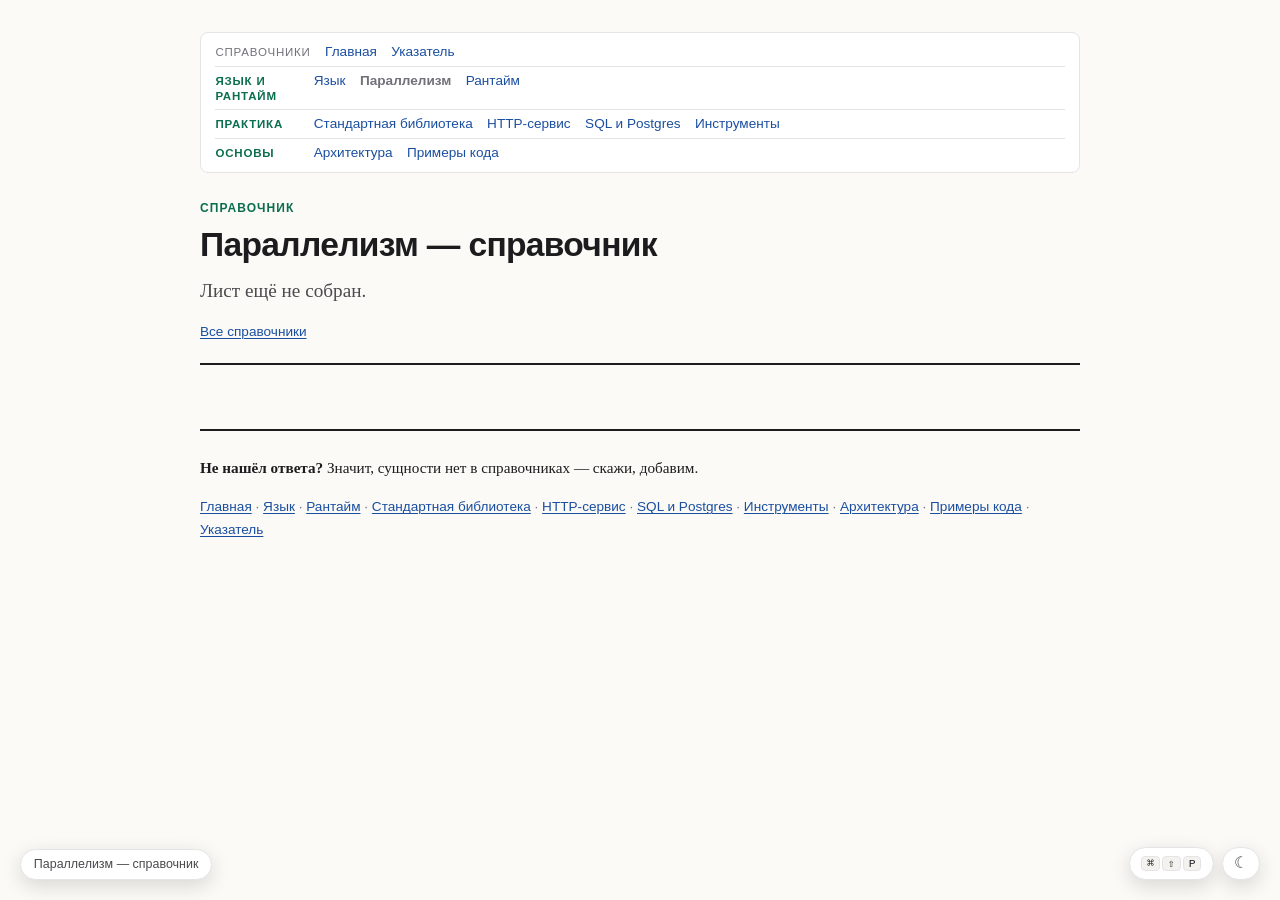
==== concurrency.html @ bb5303fe "Каркас справочников по Go и лист «Язык» Обвязка перенесена из frontend-reference: reference.css, pag" ====
<!doctype html>
<html lang="ru">
<head>
<meta charset="utf-8">
<meta name="viewport" content="width=device-width, initial-scale=1">
<title>Параллелизм — справочник</title>
<link rel="stylesheet" href="assets/reference.css">
<link rel="icon" type="image/svg+xml" href="assets/favicon.svg">
<script src="assets/reference.js"></script>
</head>
<body>
<main class="reference" id="top">

<div class="refside">
<nav class="refnav refnav--rows" aria-label="Справочники">
  <div class="refnav__row">
    <span class="refnav__label">Справочники</span>
    <a href="./index.html">Главная</a>
    <a href="./ukazatel.html">Указатель</a>
  </div>
  <div class="refnav__row">
    <span class="refnav__group">Язык и рантайм</span>
    <a href="./language.html">Язык</a>
    <span class="refnav__here" aria-current="page">Параллелизм</span>
    <a href="./runtime.html">Рантайм</a>
  </div>
  <div class="refnav__row">
    <span class="refnav__group">Практика</span>
    <a href="./stdlib.html">Стандартная библиотека</a>
    <a href="./http-service.html">HTTP-сервис</a>
    <a href="./sql.html">SQL и Postgres</a>
    <a href="./tooling.html">Инструменты</a>
  </div>
  <div class="refnav__row">
    <span class="refnav__group">Основы</span>
    <a href="./architecture.html">Архитектура</a>
    <a href="./examples.html">Примеры кода</a>
  </div>
</nav>

<aside class="refkeys" aria-label="Горячие клавиши">
  <span class="refkeys__title">Горячие клавиши</span>
  <ul>
    <li><kbd>/</kbd> — поиск по странице; <kbd>Enter</kbd> — следующее совпадение</li>
    <li><kbd>Ctrl</kbd>/<kbd>Cmd</kbd>+<kbd>E</kbd> — поиск по всем справочникам (<kbd>@</kbd> — разделы)</li>
    <li><kbd>Ctrl</kbd>/<kbd>Cmd</kbd>+<kbd>E</kbd> — в палитре вниз, <kbd>+Shift</kbd> — вверх</li>
    <li><kbd>Ctrl</kbd>/<kbd>Cmd</kbd>+<kbd>Shift</kbd>+<kbd>P</kbd> — палитра команд: что можно сделать</li>
    <li><kbd>[</kbd> <kbd>]</kbd> — предыдущий / следующий раздел</li>
    <li><kbd>j</kbd> / <kbd>k</kbd> — скролл вниз / вверх</li>
    <li><kbd>g</kbd> <kbd>g</kbd> — в начало страницы</li>
    <li><kbd>G</kbd> — в конец страницы</li>
    <li><kbd>t</kbd> — скрыть оглавление</li>
    <li><kbd>n</kbd> — показать/скрыть навигацию</li>
    <li><kbd>z</kbd> — Zen-режим: только текст</li>
    <li><kbd>y</kbd> — ссылка на раздел</li>
    <li><kbd>Esc</kbd> — очистить поиск и снять фокус; в Zen — выйти</li>
  </ul>
</aside>
</div>

<header class="reference-header">
  <p class="reference-meta">Справочник</p>
  <h1>Параллелизм — справочник</h1>
  <p class="lead">Лист ещё не собран.</p>
  <p class="reference-sub"><a href="./index.html">Все справочники</a></p>
</header>

<footer class="reference-footer">
  <p><strong>Не нашёл ответа?</strong> Значит, сущности нет в справочниках — скажи, добавим.</p>
  <p class="reference-footer__links">
    <a href="./index.html">Главная</a> ·
    <a href="./language.html">Язык</a> ·
    <a href="./runtime.html">Рантайм</a> ·
    <a href="./stdlib.html">Стандартная библиотека</a> ·
    <a href="./http-service.html">HTTP-сервис</a> ·
    <a href="./sql.html">SQL и Postgres</a> ·
    <a href="./tooling.html">Инструменты</a> ·
    <a href="./architecture.html">Архитектура</a> ·
    <a href="./examples.html">Примеры кода</a> ·
    <a href="./ukazatel.html">Указатель</a>
  </p>
</footer>

</main>
<script src="assets/page.js"></script>
<script src="assets/quickopen.js"></script>
<script src="assets/backtotop.js"></script>
</body>
</html>
---- assets/reference.css ----
/* ============================================================
   reference.css — стиль справочников
   Подключается каждой страницей проекта:
     <link rel="stylesheet" href="assets/reference.css">
   ============================================================ */

:root {
  --ink:        #1c1c1e;
  --ink-soft:   #4a4a4f;
  --muted:      #71717a;
  --rule:       #e4e4e7;
  --paper:      #fbfaf7;
  --card:       #ffffff;
  --accent:     #0b6e4f;
  --accent-ink: #084d38;
  --accent-bg:  #e9f4ef;
  --danger:     #b3261e;
  --danger-bg:  #fbeceb;
  --warn:       #8a5a00;
  --warn-bg:    #fdf4e3;
  --info:       #1a4fa0;
  --info-bg:    #eaf0fb;
  --code-bg:    #f4f2ee;
  --code-ink:   #24242a;
  --flash-bg:   #dcefe6;
  --maxw:       46rem;

  --serif: Georgia, "Times New Roman", "Noto Serif", serif;
  --sans: -apple-system, BlinkMacSystemFont, "Segoe UI", Roboto,
          "Helvetica Neue", Arial, sans-serif;
  --mono: "SF Mono", ui-monospace, "JetBrains Mono", Menlo, Consolas,
          "Liberation Mono", monospace;
}

* { box-sizing: border-box; }

html { -webkit-text-size-adjust: 100%; }

body {
  margin: 0;
  background: var(--paper);
  color: var(--ink);
  font-family: var(--serif);
  font-size: 1.0625rem;
  line-height: 1.65;
  text-rendering: optimizeLegibility;
}

.reference {
  max-width: var(--maxw);
  margin: 0 auto;
  padding: 2rem 1.5rem 6rem;
}

/* ---------- Шапка ---------- */

.reference-header {
  border-bottom: 2px solid var(--ink);
  padding-bottom: 1.25rem;
  margin-bottom: 2.5rem;
}

.reference-meta {
  font-family: var(--sans);
  font-size: 0.75rem;
  letter-spacing: 0.09em;
  text-transform: uppercase;
  color: var(--accent);
  font-weight: 700;
  margin: 0 0 0.5rem;
}

h1 {
  font-family: var(--sans);
  font-weight: 700;
  font-size: 2.1rem;
  line-height: 1.15;
  letter-spacing: -0.02em;
  margin: 0 0 0.6rem;
}

.lead {
  font-size: 1.2rem;
  color: var(--ink-soft);
  margin: 0 0 0.9rem;
}

.reference-sub {
  font-family: var(--sans);
  font-size: 0.85rem;
  color: var(--muted);
  margin: 0;
}

/* ---------- Секции и заголовки ---------- */

section { margin: 2.75rem 0; }

h2 {
  font-family: var(--sans);
  font-weight: 700;
  font-size: 1.4rem;
  letter-spacing: -0.01em;
  margin: 0 0 0.85rem;
  padding-bottom: 0.3rem;
  border-bottom: 1px solid var(--rule);
}

h3 {
  font-family: var(--sans);
  font-weight: 600;
  font-size: 1.05rem;
  margin: 1.75rem 0 0.5rem;
}

p { margin: 0 0 1rem; }

ul, ol { margin: 0 0 1rem; padding-left: 1.35rem; }
li { margin: 0.3rem 0; }

strong { font-weight: 700; }
em { font-style: italic; }

/* ---------- Ссылки ---------- */

a {
  color: var(--info);
  text-decoration-thickness: 1px;
  text-underline-offset: 2px;
}
a:hover { color: var(--accent-ink); }

/* ---------- Код ---------- */

code {
  font-family: var(--mono);
  font-size: 0.88em;
  background: var(--code-bg);
  color: var(--code-ink);
  padding: 0.12em 0.35em;
  border-radius: 4px;
  overflow-wrap: anywhere;
}

pre {
  background: var(--code-bg);
  border: 1px solid var(--rule);
  border-radius: 8px;
  padding: 1rem 1.15rem;
  overflow-x: auto;
  margin: 0 0 1.25rem;
  line-height: 1.55;
}

pre code {
  background: none;
  padding: 0;
  border-radius: 0;
  font-size: 0.86rem;
  white-space: pre;
  overflow-wrap: normal;
}

/* ---------- Врезки ---------- */

.callout {
  border-left: 4px solid var(--rule);
  background: var(--card);
  border-radius: 0 8px 8px 0;
  padding: 0.9rem 1.1rem;
  margin: 0 0 1.25rem;
}
.callout p:last-child { margin-bottom: 0; }
.callout--info    { border-color: var(--info);   background: var(--info-bg); }
.callout--warn    { border-color: var(--warn);   background: var(--warn-bg); }
.callout--success { border-color: var(--accent); background: var(--accent-bg); }
.callout--danger  { border-color: var(--danger); background: var(--danger-bg); }

/* ---------- Диаграмма «коробки и ссылки» ---------- */

.diagram {
  border: 1px solid var(--rule);
  background: var(--card);
  border-radius: 8px;
  padding: 1.25rem 1.15rem;
  margin: 0 0 1.25rem;
}

.diagram__row {
  display: flex;
  align-items: center;
  flex-wrap: wrap;
  gap: 0.75rem;
  margin-bottom: 0.85rem;
}
.diagram__row:last-child { margin-bottom: 0; }

.diagram__note,
.diagram__caption {
  font-family: var(--sans);
  font-size: 0.8rem;
  color: var(--muted);
}
.diagram__caption { margin: 0.6rem 0 0; }

.box {
  font-family: var(--mono);
  font-size: 0.8rem;
  border: 2px solid var(--ink);
  border-radius: 6px;
  padding: 0.4rem 0.6rem;
  display: inline-flex;
  gap: 0.5rem;
  align-items: baseline;
  background: var(--paper);
}
.box--var { background: var(--info-bg); border-color: var(--info); }
.box--obj { background: var(--accent-bg); border-color: var(--accent); }
.box__label { font-weight: 700; }
.box__value { color: var(--ink-soft); }

/* ---------- Квиз ---------- */

.quiz {
  border: 1px solid var(--rule);
  background: var(--card);
  border-radius: 8px;
  padding: 1.15rem 1.25rem;
  margin: 0 0 1.25rem;
}
.quiz__q { font-weight: 700; margin: 0 0 0.75rem; }
.quiz__code { margin: 0 0 0.85rem; }
.quiz__options { display: grid; gap: 0.5rem; }

.quiz__opt {
  font-family: var(--sans);
  font-size: 0.95rem;
  text-align: left;
  color: var(--ink);
  background: var(--paper);
  border: 1.5px solid var(--rule);
  border-radius: 7px;
  padding: 0.6rem 0.8rem;
  cursor: pointer;
  transition: border-color 0.12s ease, background 0.12s ease;
}
.quiz__opt:hover:not(:disabled) { border-color: var(--info); }
.quiz__opt:disabled { cursor: default; opacity: 1; }
.quiz__opt.is-correct {
  border-color: var(--accent);
  background: var(--accent-bg);
  font-weight: 600;
}
.quiz__opt.is-wrong {
  border-color: var(--danger);
  background: var(--danger-bg);
  text-decoration: line-through;
}

.quiz__feedback {
  font-family: var(--sans);
  font-size: 0.9rem;
  margin: 0.85rem 0 0;
  padding: 0.6rem 0.8rem;
  border-radius: 6px;
}
.quiz__feedback.is-correct { background: var(--accent-bg); color: var(--accent-ink); }
.quiz__feedback.is-wrong   { background: var(--warn-bg);   color: var(--warn); }

/* ---------- Задача ---------- */

.task {
  border: 1px dashed var(--accent);
  background: var(--card);
  border-radius: 8px;
  padding: 1.15rem 1.25rem;
  margin: 0 0 1.25rem;
}
.task__title {
  font-family: var(--sans);
  font-size: 0.75rem;
  font-weight: 700;
  letter-spacing: 0.08em;
  text-transform: uppercase;
  color: var(--accent);
  margin: 0 0 0.6rem;
}

/* ---------- details / summary ---------- */

details {
  border: 1px solid var(--rule);
  border-radius: 8px;
  background: var(--card);
  padding: 0.7rem 1rem;
  margin: 0 0 1.25rem;
}
summary {
  font-family: var(--sans);
  font-weight: 600;
  font-size: 0.92rem;
  cursor: pointer;
  color: var(--info);
}
details[open] summary { margin-bottom: 0.75rem; }
details > :last-child { margin-bottom: 0; }

/* ---------- Таблицы ---------- */

.table-wrap { overflow-x: auto; margin: 0 0 1.25rem; }
table {
  border-collapse: collapse;
  width: 100%;
  font-size: 0.92rem;
}
th, td {
  border-bottom: 1px solid var(--rule);
  padding: 0.55rem 0.7rem;
  text-align: left;
  vertical-align: top;
}
th {
  font-family: var(--sans);
  font-size: 0.78rem;
  letter-spacing: 0.04em;
  text-transform: uppercase;
  color: var(--muted);
  border-bottom: 2px solid var(--rule);
}
td code { font-size: 0.85em; }

/* Первая колонка (ключ) залипает при горизонтальной прокрутке — как
   закреплённая колонка в редакторе. Фон непрозрачный: иначе текст
   проезжает под колонкой. */
.table-wrap th:first-child,
.table-wrap td:first-child {
  position: sticky;
  left: 0;
  background: var(--paper);
}
/* Строка под курсором — как подсветка текущей строки в редакторе. */
.table-wrap tbody tr:hover td { background: var(--accent-bg); }

/* ---------- Подвал ---------- */

.reference-footer {
  margin-top: 4rem;
  padding-top: 1.5rem;
  border-top: 2px solid var(--ink);
  font-size: 0.95rem;
}
.reference-footer__links {
  font-family: var(--sans);
  font-size: 0.85rem;
  color: var(--muted);
}
.is-muted { color: var(--muted); }

/* ---------- Справочник ---------- */

.reference { --maxw: 58rem; }
.reference td code { overflow-wrap: break-word; }
/* Ключ в первой колонке — всегда одной строкой (типы и описания могут переноситься) */
.reference td:first-child { white-space: nowrap; }
/* У 5-колоночных таблиц длинный ключ в первой колонке иначе выталкивает таблицу за контейнер */
.reference .cols-5 th,
.reference .cols-5 td { padding-left: 0.6rem; padding-right: 0.6rem; }
.reference .idx-list a,
.reference .idx-list .idx-src { overflow-wrap: anywhere; }
.reference .reference-header .lead,
.reference section > p { max-width: 46rem; }
.reference h2 { margin-top: 2rem; }
/* #toc — не section, а <nav>, поэтому отступ задаём отдельно */
.reference section, .reference > #toc { margin: 2rem 0; }

/* ---------- Печать ---------- */

@media print {
  body { background: #fff; font-size: 11pt; }
  .reference { max-width: none; padding: 0; }
  a { color: var(--ink); text-decoration: none; }
  pre, .quiz, .callout, .diagram, .task, details { break-inside: avoid; }
  .quiz__opt { border-color: var(--rule); }
  .quiz__feedback { display: none; }
}

@media (max-width: 34rem) {
  .reference { padding: 1.5rem 1.1rem 4rem; }
  h1 { font-size: 1.7rem; }
  .lead { font-size: 1.08rem; }
}

/* ---------- Липкое оглавление справочника (широкие экраны) ---------- */

.reference section[id], .reference h3[id] { scroll-margin-top: 6.5rem; }
@media (max-width: 52rem) {
  .reference section[id], .reference h3[id] { scroll-margin-top: 1rem; }
}
/* На широких экранах навигация уезжает в боковую панель — липкой полосы нет. */
@media (min-width: 88rem) {
  .reference section[id], .reference h3[id] { scroll-margin-top: 1rem; }
}

/* Текущий раздел в оглавлении */

#toc a.is-active {
  color: var(--accent-ink);
  font-weight: 600;
}

@media (min-width: 88rem) {
  .reference > #toc {
    position: fixed;
    top: 0.75rem;
    left: calc(50% + 30rem);
    width: 14rem;
    /* Оставляем место под плавающие контролы в правом нижнем углу */
    max-height: calc(100vh - 8rem);
    overflow-y: auto;
    margin: 0;
    padding: 0.85rem 1rem 0.95rem;
    background: var(--card);
    border: 1px solid var(--rule);
    border-radius: 8px;
    font-size: 0.85rem;
  }
  .reference > #toc h2 {
    font-size: 0.72rem;
    letter-spacing: 0.08em;
    margin: 0 0 0.6rem;
    padding-bottom: 0.35rem;
    border-bottom: 1px solid var(--rule);
    color: var(--muted);
  }
  .reference > #toc ul {
    margin: 0;
    padding-left: 1.05rem;
    font-family: var(--sans);
    line-height: 1.35;
  }
  .reference > #toc li { margin: 0.24rem 0; }
  .reference > #toc a { text-decoration: none; }
  .reference > #toc a:hover { text-decoration: underline; }
}

@media print {
  .reference > #toc {
    position: static;
    width: auto;
    max-height: none;
    overflow: visible;
    padding: 0;
    border: 0;
  }
}

/* ---------- Поиск по странице справочника ---------- */

.refsearch { margin: 0 0 0.7rem; }
.refsearch input {
  width: 100%;
  box-sizing: border-box;
  font-family: var(--sans);
  font-size: 0.85rem;
  padding: 0.4rem 0.55rem;
  border: 1px solid var(--rule);
  border-radius: 6px;
  background: #fff;
  color: var(--ink);
}
.refsearch input:focus { outline: 2px solid var(--accent); outline-offset: 1px; }
.refsearch__results {
  list-style: none;
  margin: 0;
  padding: 0;
  max-height: 55vh;
  overflow-y: auto;
}
.refsearch__results li { margin: 0 0 0.45rem; }
.refsearch__results a { text-decoration: none; }
.refsearch__results a:hover { text-decoration: underline; }
.refsearch__item--sub { padding-left: 0.8rem; font-size: 0.94em; }
.refsearch__excerpt {
  display: block;
  color: var(--muted);
  font-size: 0.8rem;
  line-height: 1.3;
  margin-top: 0.1rem;
}
.refsearch__empty { color: var(--muted); font-size: 0.85rem; }
mark { background: #ffe9a8; color: inherit; }
/* Текущее совпадение поиска по странице — как выделение в редакторе. */
mark.refhit.is-current { background: var(--accent); color: var(--paper); }
#toc.searching > ul { display: none; }

@media print { .refsearch { display: none; } }
@media print { mark.refhit, mark.refhit.is-current { background: transparent; color: inherit; } }

/* ---------- Указатель (сводный) ---------- */

.idx-jump { font-family: var(--sans); font-size: 0.85rem; line-height: 2; }
.idx-jump a { text-decoration: none; }
.idx-jump a:hover { text-decoration: underline; }
.idx-group {
  margin: 1.8rem 0 0.5rem;
  font-size: 0.78rem;
  letter-spacing: 0.08em;
  text-transform: uppercase;
  color: var(--muted);
  border-bottom: 1px solid var(--rule);
  padding-bottom: 0.25rem;
}
.idx-list {
  list-style: none;
  margin: 0;
  padding: 0;
  columns: 2;
  column-gap: 2.5rem;
}
.idx-list li { margin: 0 0 0.35rem; break-inside: avoid; font-size: 0.92rem; }
.idx-list a { text-decoration: none; }
.idx-list a:hover { text-decoration: underline; }
.idx-src { color: var(--muted); font-size: 0.8rem; }
@media (max-width: 48rem) { .idx-list { columns: 1; } }
@media print { .idx-list { columns: 1; } }

/* ---------- Навигация между справочниками ---------- */

.refnav {
  position: sticky;
  top: 0;
  z-index: 5;
  display: flex;
  flex-wrap: wrap;
  align-items: baseline;
  gap: 0.3rem 0.9rem;
  margin: 0 0 1.6rem;
  padding: 0.6rem 0.9rem;
  background: var(--card);
  border: 1px solid var(--rule);
  border-radius: 8px;
  font-family: var(--sans);
  font-size: 0.85rem;
  line-height: 1.5;
}
.refnav__label {
  color: var(--muted);
  font-size: 0.72rem;
  letter-spacing: 0.07em;
  text-transform: uppercase;
}
.refnav a { text-decoration: none; }
.refnav a:hover { text-decoration: underline; }
.refnav__here { color: var(--muted); font-weight: 600; }
.refnav.is-hidden { display: none; }

/* Две подписанные группы: «Стек» и «Основы» */
.refnav--rows { display: block; line-height: 1.35; }
.refnav__row {
  display: flex;
  flex-wrap: wrap;
  align-items: baseline;
  gap: 0.25rem 0.9rem;
}
.refnav__row + .refnav__row {
  margin-top: 0.3rem;
  padding-top: 0.3rem;
  border-top: 1px solid var(--rule);
}
.refnav__row .refnav__label,
.refnav__row .refnav__group { flex: 0 0 5.25rem; }
.refnav__group {
  font-size: 0.72rem;
  letter-spacing: 0.07em;
  text-transform: uppercase;
  color: var(--accent);
  font-weight: 700;
}

@media (max-width: 34rem) {
  .refnav__row .refnav__label,
  .refnav__row .refnav__group { flex: 0 0 100%; }
}
@media (max-width: 52rem) { .refnav--rows { position: static; } }
@media print { .refnav { display: none; } }

/* ---------- Подсветка цели при переходе по якорю ---------- */

@keyframes ref-flash {
  0%   { background-color: transparent; box-shadow: 0 0 0 0.4rem transparent; }
  18%  { background-color: var(--flash-bg); box-shadow: 0 0 0 0.4rem var(--flash-bg); }
  52%  { background-color: var(--flash-bg); box-shadow: 0 0 0 0.4rem var(--flash-bg); }
  100% { background-color: transparent; box-shadow: 0 0 0 0.4rem transparent; }
}
.flash {
  border-radius: 4px;
  animation: ref-flash 0.8s ease-in-out both;
}
@media (prefers-reduced-motion: reduce) { .flash { animation: none; } }
@media print { .flash { animation: none; } }

/* ---------- Панель горячих клавиш ---------- */

.refkeys { display: none; }
.refkeys__title {
  display: block;
  font-size: 0.72rem;
  letter-spacing: 0.07em;
  text-transform: uppercase;
  color: var(--muted);
  border-bottom: 1px solid var(--rule);
  padding-bottom: 0.35rem;
  margin-bottom: 0.55rem;
}
.refkeys ul { list-style: none; margin: 0; padding: 0; }
.refkeys li { margin: 0 0 0.5rem; }
.refkeys li:last-child { margin-bottom: 0; }
.refkeys kbd {
  font-family: var(--mono);
  font-size: 0.72rem;
  background: var(--code-bg);
  color: var(--code-ink);
  border: 1px solid var(--rule);
  border-radius: 4px;
  padding: 0.05rem 0.3rem;
  white-space: nowrap;
}

/* Левая колонка: навигация и горячие клавиши — фиксированная панель */

.refside { display: contents; }

@media (min-width: 88rem) {
  .refside {
    position: fixed;
    top: 0.75rem;
    left: calc(50% - 44rem);
    width: 13.5rem;
    max-height: calc(100vh - 1.5rem);
    overflow-y: auto;
    display: flex;
    flex-direction: column;
    gap: 0.6rem;
  }
  .refside .refnav {
    position: static;
    width: auto;
    margin: 0;
  }
  .refside .refnav__row .refnav__label,
  .refside .refnav__row .refnav__group { flex: 0 0 100%; }
  .refside .refkeys {
    display: block;
    position: static;
    width: auto;
    margin: 0;
    padding: 0.85rem 1rem 0.95rem;
    background: var(--card);
    border: 1px solid var(--rule);
    border-radius: 8px;
    font-family: var(--sans);
    font-size: 0.78rem;
    line-height: 1.5;
    color: var(--ink-soft);
  }
}

@media print { .refkeys { display: none; } }

/* ---------- Палитра быстрого перехода (Ctrl/Cmd+E) ---------- */

.quickopen {
  position: fixed;
  inset: 0;
  z-index: 60;
  display: flex;
  align-items: flex-start;
  justify-content: center;
  padding: 12vh 1.25rem 1.25rem;
  background: rgba(28, 28, 30, 0.45);
}
.quickopen__box {
  width: 100%;
  max-width: 34rem;
  max-height: 72vh;
  display: flex;
  flex-direction: column;
  background: var(--card);
  border: 1px solid var(--rule);
  border-radius: 10px;
  box-shadow: 0 14px 44px rgba(0, 0, 0, 0.24);
  font-family: var(--sans);
  overflow: hidden;
}
.quickopen__input {
  flex: 0 0 auto;
  width: 100%;
  font-family: var(--sans);
  font-size: 0.98rem;
  padding: 0.7rem 0.9rem;
  border: 0;
  border-bottom: 1px solid var(--rule);
  /* Радиус = внутренний радиус .quickopen__box, иначе фокусная обводка
     срезается скруглением обёртки (overflow: hidden). */
  border-radius: 9px 9px 0 0;
  background: #fff;
  color: var(--ink);
}
.quickopen__input:focus { outline: 2px solid var(--accent); outline-offset: -2px; }
.quickopen__hint {
  flex: 0 0 auto;
  font-size: 0.68rem;
  letter-spacing: 0.07em;
  text-transform: uppercase;
  color: var(--muted);
  padding: 0.45rem 0.9rem 0.2rem;
}
/* Подсказка «удали @ …» — обычным регистром, иначе читается как крик. */
.quickopen__hint-tip { text-transform: none; letter-spacing: 0; }
.quickopen__list {
  flex: 1 1 auto;
  list-style: none;
  margin: 0;
  padding: 0 0 0.4rem;
  overflow-y: auto;
}
.quickopen__body {
  flex: 1 1 auto;
  min-height: 0;
  display: flex;
  flex-direction: column;
}
.quickopen__preview {
  display: none;
  flex: 0 0 auto;
  max-height: 34vh;
  overflow-y: auto;
  border-top: 1px solid var(--rule);
  padding: 0.7rem 0.9rem 0.75rem;
  background: var(--paper);
}
.quickopen__preview.is-on { display: block; }
.quickopen__preview-title {
  font-family: var(--sans);
  font-size: 0.9rem;
  font-weight: 600;
  line-height: 1.35;
  margin: 0 0 0.2rem;
  color: var(--ink);
}
.quickopen__preview-src {
  font-size: 0.68rem;
  letter-spacing: 0.07em;
  text-transform: uppercase;
  color: var(--muted);
  margin: 0 0 0.45rem;
}
.quickopen__preview-text {
  font-size: 0.85rem;
  line-height: 1.5;
  color: var(--ink-soft);
  margin: 0;
}
/* На широком экране превью — второй колонкой справа, палитра шире */
@media (min-width: 60rem) {
  .quickopen__box { max-width: 56rem; }
  .quickopen__body { flex-direction: row; }
  .quickopen__list { min-width: 0; }
  .quickopen__preview {
    flex: 0 0 21rem;
    max-height: none;
    border-top: 0;
    border-left: 1px solid var(--rule);
  }
}
.quickopen__group {
  font-size: 0.68rem;
  letter-spacing: 0.07em;
  text-transform: uppercase;
  color: var(--accent);
  font-weight: 700;
  padding: 0.5rem 0.9rem 0.15rem;
}
.quickopen__item {
  padding: 0.3rem 0.9rem;
  font-size: 0.9rem;
  line-height: 1.35;
  color: var(--ink);
  cursor: pointer;
}
.quickopen__item--sub { padding-left: 1.9rem; font-size: 0.86rem; color: var(--ink-soft); }
.quickopen__item.is-active { background: var(--accent-bg); }
.quickopen__src { color: var(--muted); font-size: 0.85em; }
.quickopen__item--cmd { display: flex; align-items: baseline; justify-content: space-between; gap: 1rem; }
.quickopen__key { color: var(--muted); font-size: 0.85em; white-space: nowrap; }
.quickopen__empty { padding: 0.6rem 0.9rem; color: var(--muted); font-size: 0.85rem; }
.quickopen__foot {
  flex: 0 0 auto;
  display: flex;
  flex-wrap: wrap;
  gap: 0.25rem 0.75rem;
  border-top: 1px solid var(--rule);
  padding: 0.45rem 0.9rem;
  font-size: 0.72rem;
  color: var(--muted);
}
.quickopen__foot kbd {
  font-family: var(--mono);
  font-size: 0.7rem;
  background: var(--code-bg);
  color: var(--code-ink);
  border: 1px solid var(--rule);
  border-radius: 4px;
  padding: 0.05rem 0.3rem;
}
@media print { .quickopen { display: none; } }

/* ---------- Кнопка «Наверх» ---------- */

.to-top {
  position: fixed;
  right: 1.25rem;
  bottom: 1.25rem;
  z-index: 40;
  display: inline-flex;
  align-items: center;
  gap: 0.4rem;
  font-family: var(--sans);
  font-size: 0.85rem;
  font-weight: 600;
  color: var(--accent-ink);
  background: var(--card);
  border: 1px solid var(--rule);
  border-radius: 999px;
  padding: 0.5rem 0.9rem;
  box-shadow: 0 6px 20px rgba(0, 0, 0, 0.14);
  cursor: pointer;
  opacity: 0;
  transform: translateY(8px);
  pointer-events: none;
  transition: opacity 0.15s ease, transform 0.15s ease;
}
.to-top.is-on { opacity: 1; transform: none; pointer-events: auto; }
.to-top:hover { border-color: var(--accent); }
.to-top__arrow { font-size: 1rem; line-height: 1; }

@media print { .to-top { display: none; } }
@media print { .whereami { display: none; } }

/* ---------- Тёмная тема ---------- */

html[data-theme="dark"] {
  color-scheme: dark;
  --ink:        #e7e7ea;
  --ink-soft:   #b9b9c0;
  --muted:      #8b8b95;
  --rule:       #2f2f36;
  --paper:      #15151a;
  --card:       #1e1e24;
  --accent:     #4ed3a3;
  --accent-ink: #86e8c4;
  --accent-bg:  #123329;
  --danger:     #ff6f64;
  --danger-bg:  #3a1d1b;
  --warn:       #e3ab45;
  --warn-bg:    #3a2f16;
  --info:       #85aaff;
  --info-bg:    #17233f;
  --code-bg:    #232329;
  --code-ink:   #e7e7ea;
  --flash-bg:   #17402f;
}
html[data-theme="dark"] .refsearch input,
html[data-theme="dark"] .quickopen__input { background: #1b1b21; color: var(--ink); }
html[data-theme="dark"] mark { background: #6b5a12; color: var(--ink); }

/* ---------- Индикатор прогресса чтения ---------- */

.readbar {
  position: fixed;
  top: 0;
  left: 0;
  right: 0;
  height: 3px;
  z-index: 55;
  pointer-events: none;
}
.readbar__fill {
  height: 100%;
  width: 0;
  background: var(--accent);
  transition: width 0.1s linear;
}

/* ---------- Плашка «где я» ---------- */

.whereami {
  position: fixed;
  left: 1.25rem;
  bottom: 1.25rem;
  z-index: 40;
  max-width: min(24rem, calc(100vw - 2.5rem));
  font-family: var(--sans);
  font-size: 0.78rem;
  line-height: 1.3;
  text-align: left;
  color: var(--ink-soft);
  background: var(--card);
  border: 1px solid var(--rule);
  border-radius: 999px;
  padding: 0.4rem 0.8rem;
  box-shadow: 0 6px 20px rgba(0, 0, 0, 0.14);
  cursor: pointer;
  white-space: nowrap;
  overflow: hidden;
  text-overflow: ellipsis;
}
/* display: block перебил бы [hidden], поэтому гасим явно */
.whereami[hidden] { display: none; }
.whereami:hover { color: var(--ink); border-color: var(--accent); }
.whereami:focus-visible { outline: 2px solid var(--accent); outline-offset: 2px; }
/* На широком экране слева стоит колонка навигации во всю высоту —
   плашку сдвигаем к левому краю колонки текста, чтобы её не накрыть. */
@media (min-width: 88rem) { .whereami { left: calc(50% - 29rem); } }

/* ---------- Zen-режим: только текст ---------- */

html.zen .refnav,
html.zen .refside,
html.zen #toc,
html.zen .refcontrols,
html.zen .readbar,
html.zen .to-top,
html.zen .whereami { display: none; }

/* ---------- Плавающие контролы (команды, тема, наверх) ---------- */

.refcontrols {
  position: fixed;
  right: 1.25rem;
  bottom: 1.25rem;
  z-index: 40;
  display: flex;
  flex-direction: column;
  align-items: flex-end;
  gap: 0.5rem;
}
.refcontrols__row { display: flex; gap: 0.5rem; }
/* Внутри контейнера кнопка «Наверх» встаёт в общий столбик */
.refcontrols .to-top { position: static; right: auto; bottom: auto; }

.refctl {
  display: inline-flex;
  align-items: center;
  gap: 0.15rem;
  font-family: var(--sans);
  font-size: 0.85rem;
  line-height: 1;
  color: var(--ink-soft);
  background: var(--card);
  border: 1px solid var(--rule);
  border-radius: 999px;
  padding: 0.5rem 0.7rem;
  box-shadow: 0 6px 20px rgba(0, 0, 0, 0.14);
  cursor: pointer;
}
.refctl:hover { border-color: var(--accent); color: var(--accent-ink); }
.refctl kbd {
  font-family: var(--mono);
  font-size: 0.72rem;
  background: var(--code-bg);
  color: var(--code-ink);
  border: 1px solid var(--rule);
  border-radius: 4px;
  padding: 0.05rem 0.3rem;
}
.refctl--theme { font-size: 1rem; padding: 0.45rem 0.7rem; }

/* ---------- Подсказки клавиш в интерфейсе ---------- */

.refsearch { position: relative; }
.refsearch__field { position: relative; }
.refsearch input { padding-right: 2rem; }
.refsearch__hint {
  position: absolute;
  top: 50%;
  right: 0.5rem;
  transform: translateY(-50%);
  display: flex;
  align-items: center;
  pointer-events: none;
}
.refsearch__hint kbd,
.toc-hint kbd {
  font-family: var(--mono);
  font-size: 0.72rem;
  background: var(--code-bg);
  color: var(--muted);
  border: 1px solid var(--rule);
  border-radius: 4px;
  padding: 0.05rem 0.3rem;
}
.toc-hint { float: right; font-weight: 400; }

/* ---------- Копирование кода ---------- */

.codeblock { position: relative; margin: 0 0 1.25rem; }
.codeblock > pre { margin: 0; }
.codecopy {
  position: absolute;
  top: 0.45rem;
  right: 0.45rem;
  font-family: var(--sans);
  font-size: 0.72rem;
  color: var(--muted);
  background: var(--card);
  border: 1px solid var(--rule);
  border-radius: 6px;
  padding: 0.2rem 0.5rem;
  cursor: pointer;
  opacity: 0.6;
  transition: opacity 0.12s ease, color 0.12s ease, border-color 0.12s ease;
}
.codecopy:hover,
.codecopy:focus-visible { opacity: 1; color: var(--accent-ink); border-color: var(--accent); }
.codecopy.is-done { opacity: 1; color: var(--accent-ink); border-color: var(--accent); }

/* ---------- Всплывающее уведомление ---------- */

.ref-toast {
  position: fixed;
  left: 50%;
  bottom: 1.5rem;
  transform: translateX(-50%) translateY(8px);
  z-index: 70;
  background: var(--ink);
  color: var(--paper);
  font-family: var(--sans);
  font-size: 0.85rem;
  padding: 0.5rem 0.9rem;
  border-radius: 999px;
  box-shadow: 0 6px 20px rgba(0, 0, 0, 0.24);
  opacity: 0;
  pointer-events: none;
  transition: opacity 0.15s ease, transform 0.15s ease;
}
.ref-toast.is-on { opacity: 1; transform: translateX(-50%); }

/* Скрытое оглавление (клавиша t) */
#toc.is-hidden { display: none; }

@media print {
  .readbar, .refcontrols, .codecopy, .ref-toast, .refsearch__hint, .toc-hint { display: none; }
}

/* ---------- Доступность и анимации ---------- */

/* Единое кольцо фокуса при навигации с клавиатуры */
:focus-visible { outline: 2px solid var(--accent); outline-offset: 2px; }

/* Счётчик результатов поиска по странице */
.refsearch__status {
  font-family: var(--sans);
  font-size: 0.78rem;
  color: var(--muted);
  margin: 0.35rem 0 0.2rem;
}
.refsearch__status:empty { display: none; }

/* Микро-переходы */
a, summary { transition: color 0.15s ease; }
.quickopen__item { transition: background-color 0.08s linear; }

/* Появление и закрытие палитры и списка клавиш */
@keyframes ref-fade-in { from { opacity: 0; } to { opacity: 1; } }
@keyframes ref-fade-out { from { opacity: 1; } to { opacity: 0; } }
@keyframes ref-pop-in { from { opacity: 0; transform: translateY(8px); } to { opacity: 1; transform: none; } }
@keyframes ref-pop-out { from { opacity: 1; transform: none; } to { opacity: 0; transform: translateY(8px); } }

@media (prefers-reduced-motion: no-preference) {
  .quickopen { animation: ref-fade-in 0.14s ease-out; }
  .quickopen__box { animation: ref-pop-in 0.16s cubic-bezier(0.2, 0.7, 0.3, 1); }
  .quickopen--closing { animation: ref-fade-out 0.13s ease-in forwards; }
  .quickopen--closing .quickopen__box { animation: ref-pop-out 0.13s ease-in forwards; }
}
.quickopen--closing { pointer-events: none; }

@media (prefers-reduced-motion: reduce) {
  a, summary, .quickopen__item, .to-top,
  .readbar__fill, .codecopy, .ref-toast { transition: none; }
}
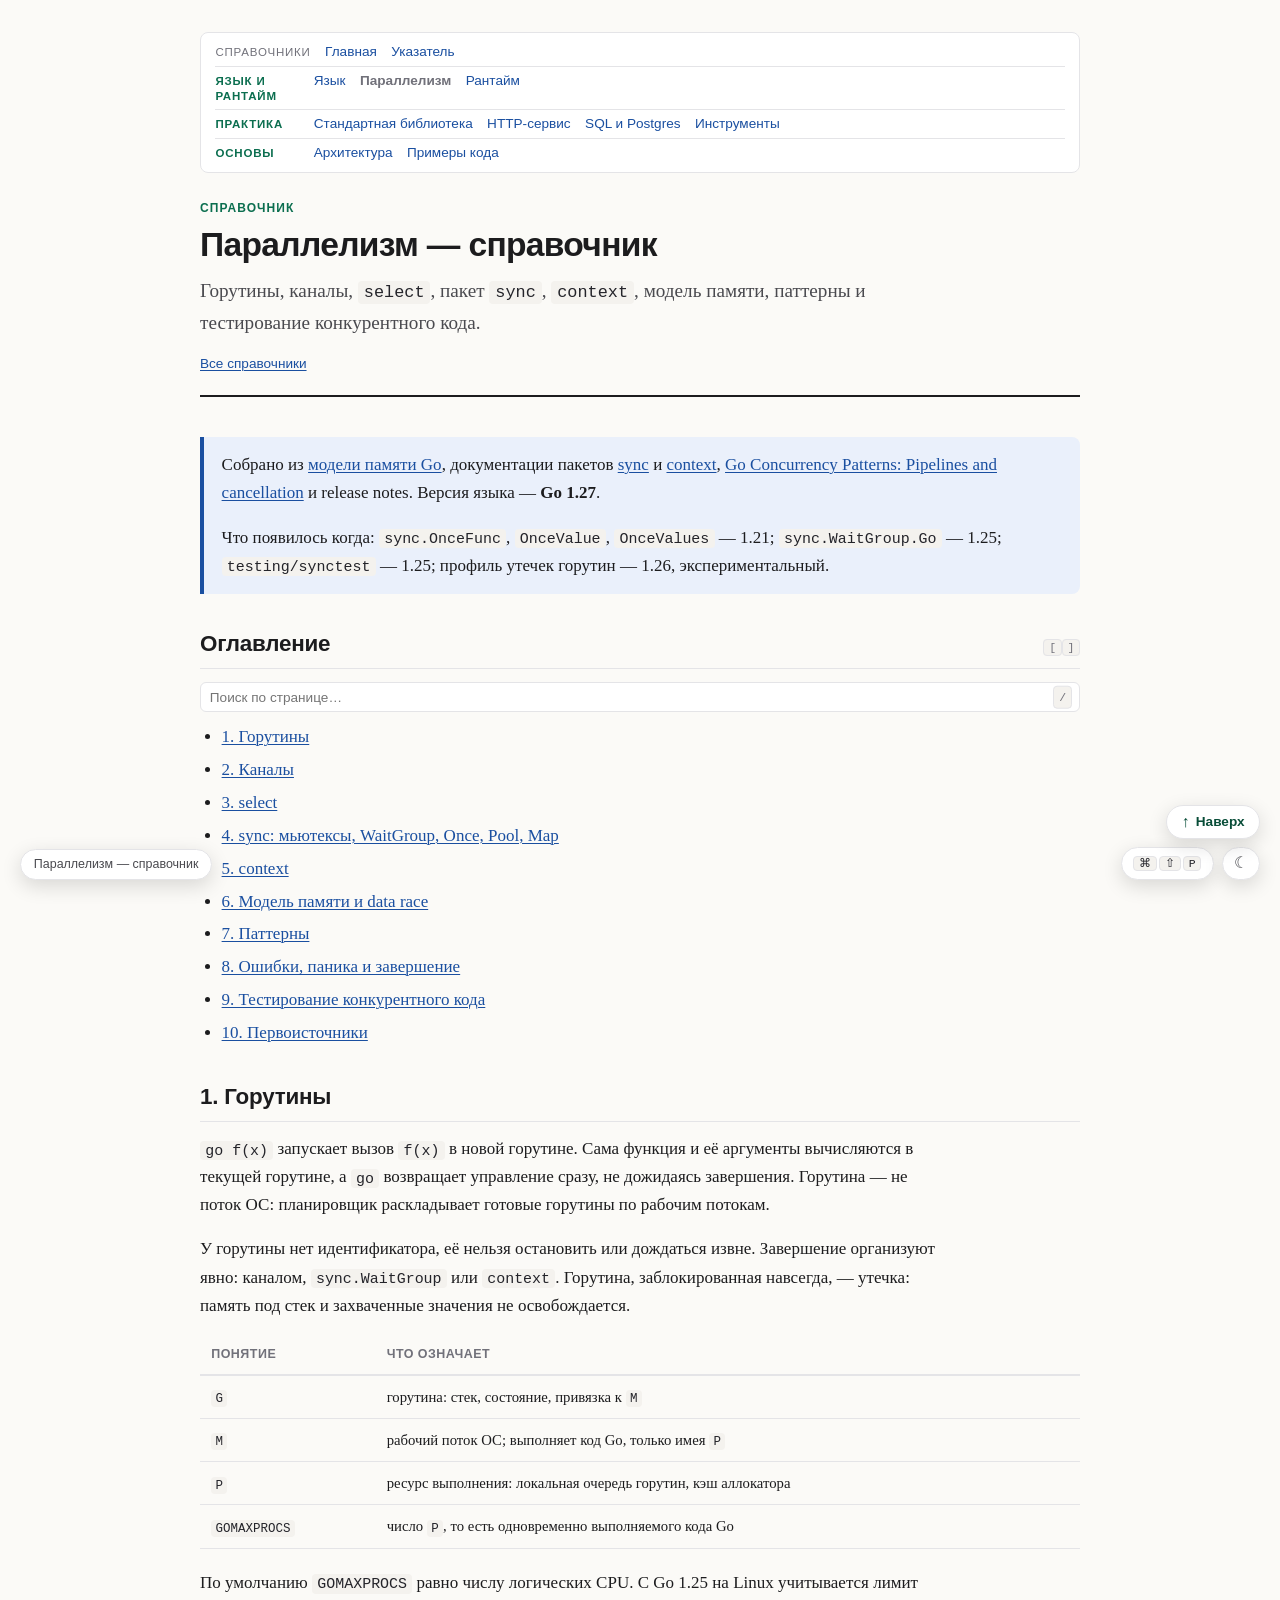
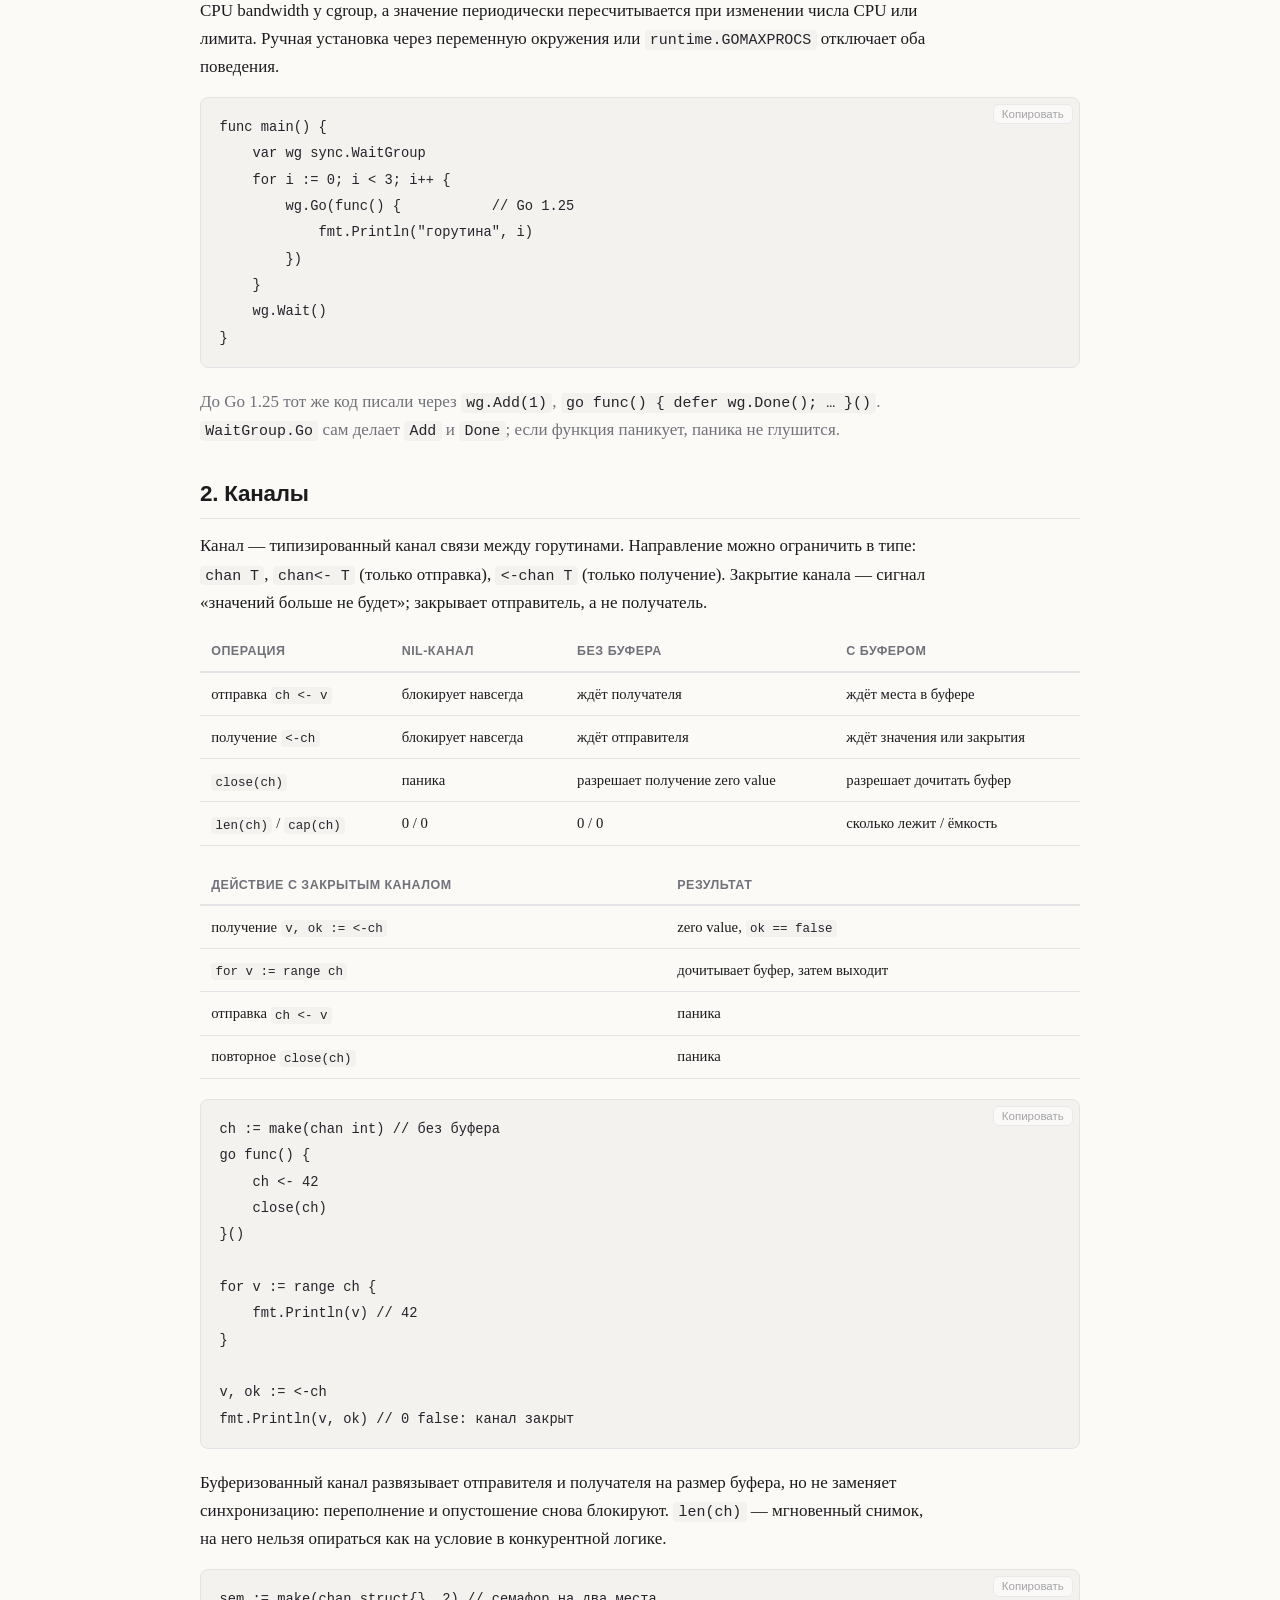
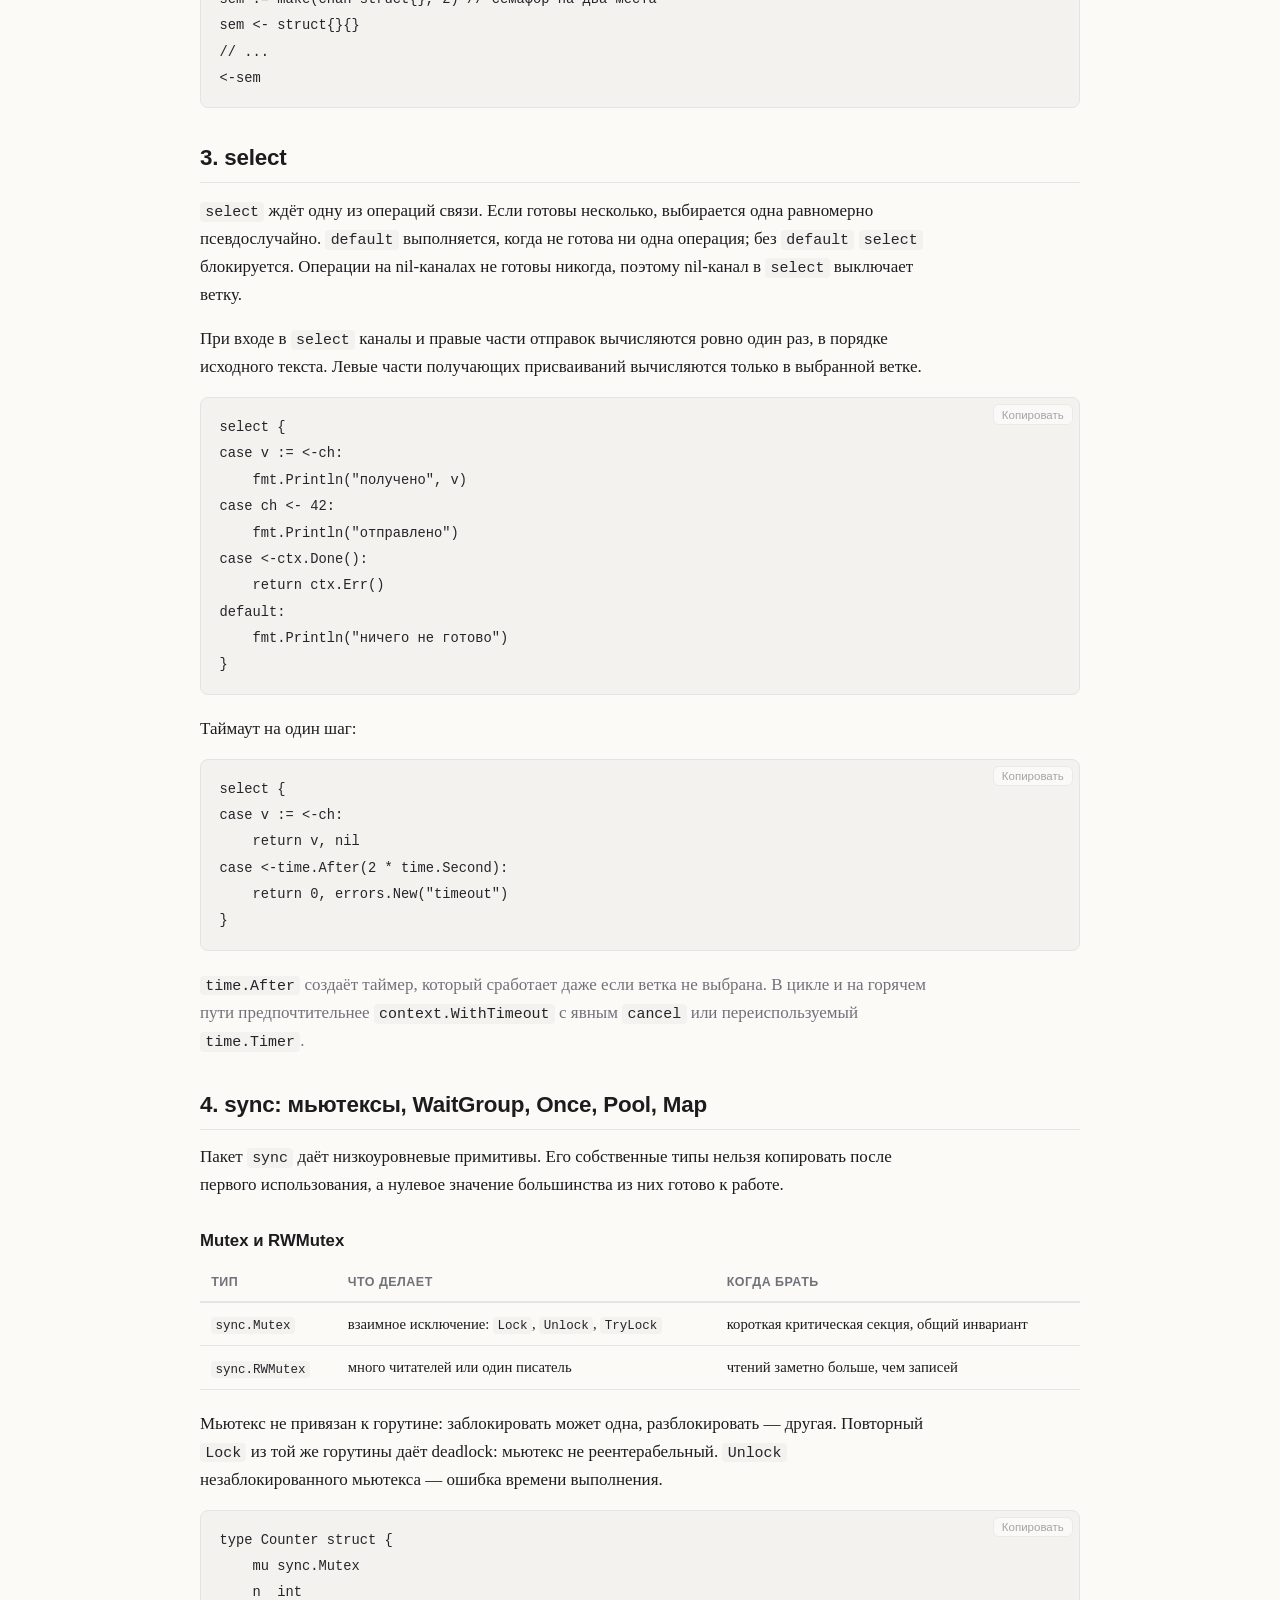
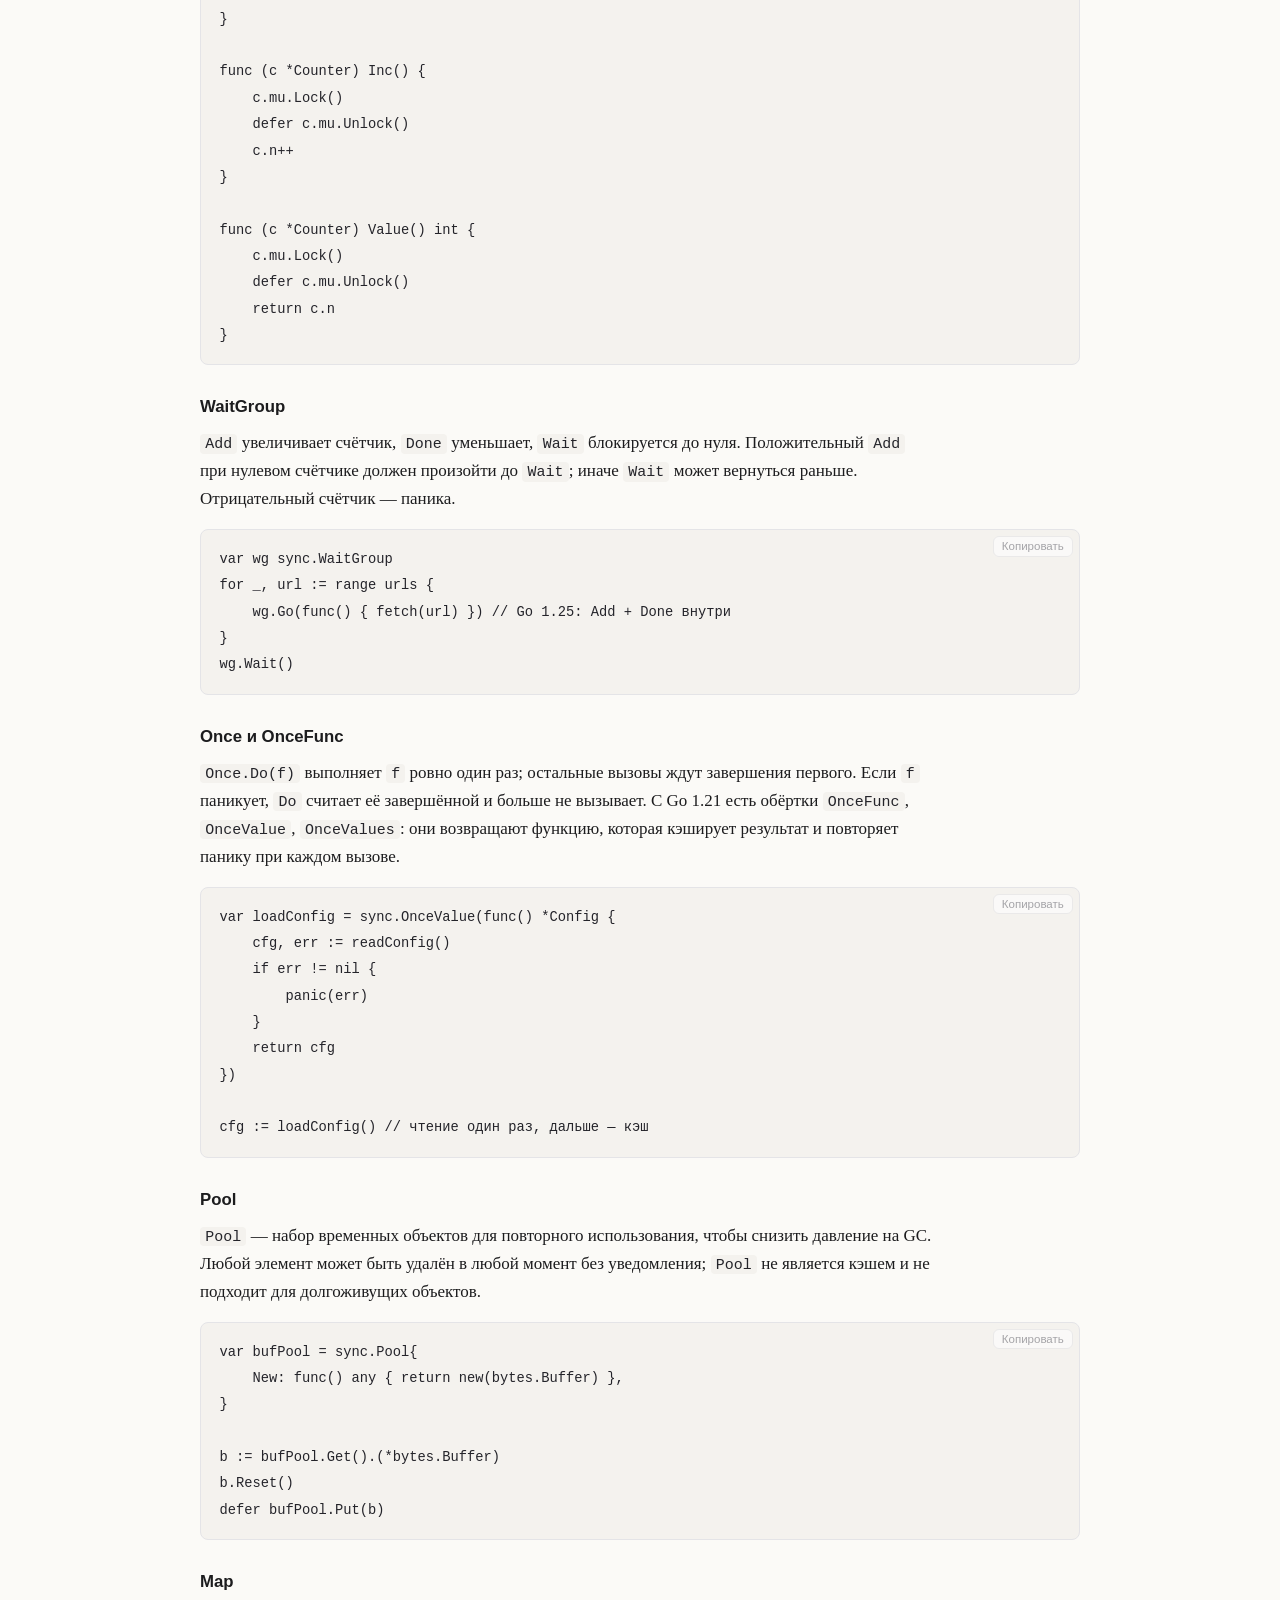
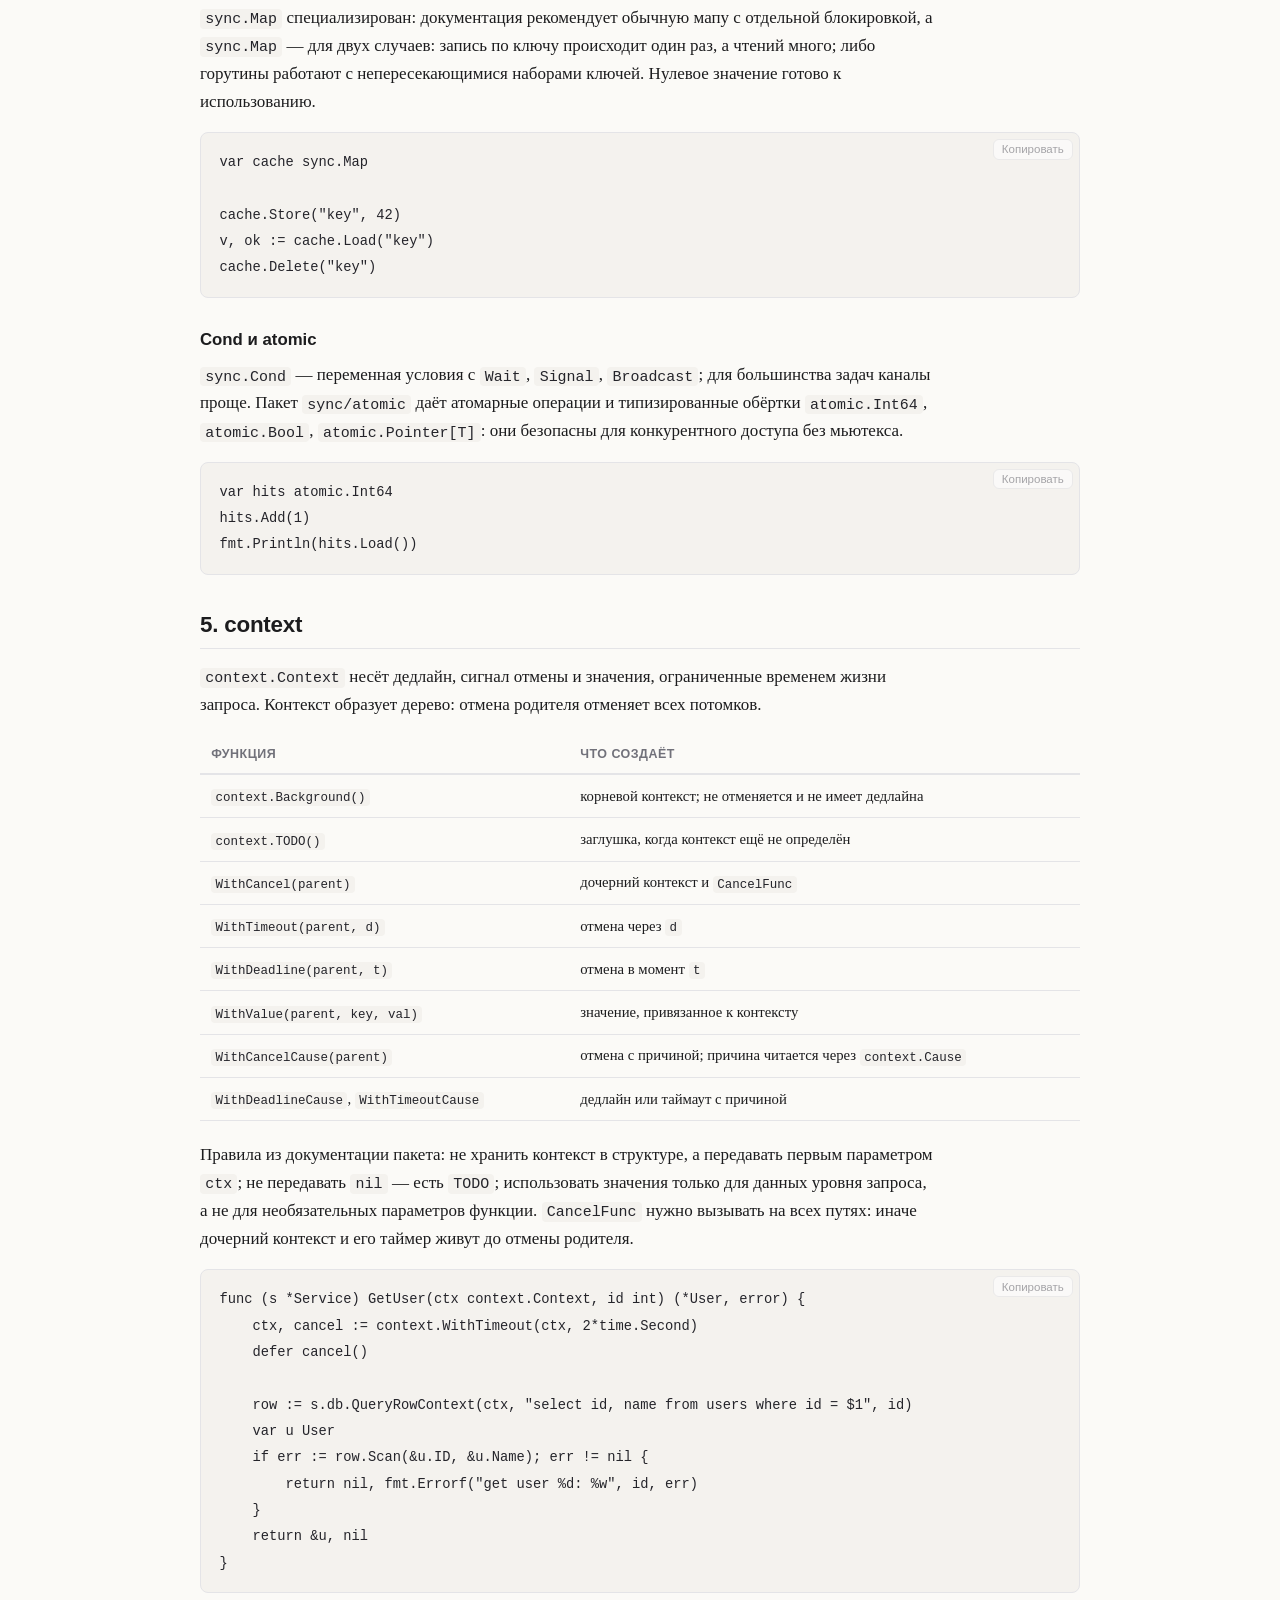
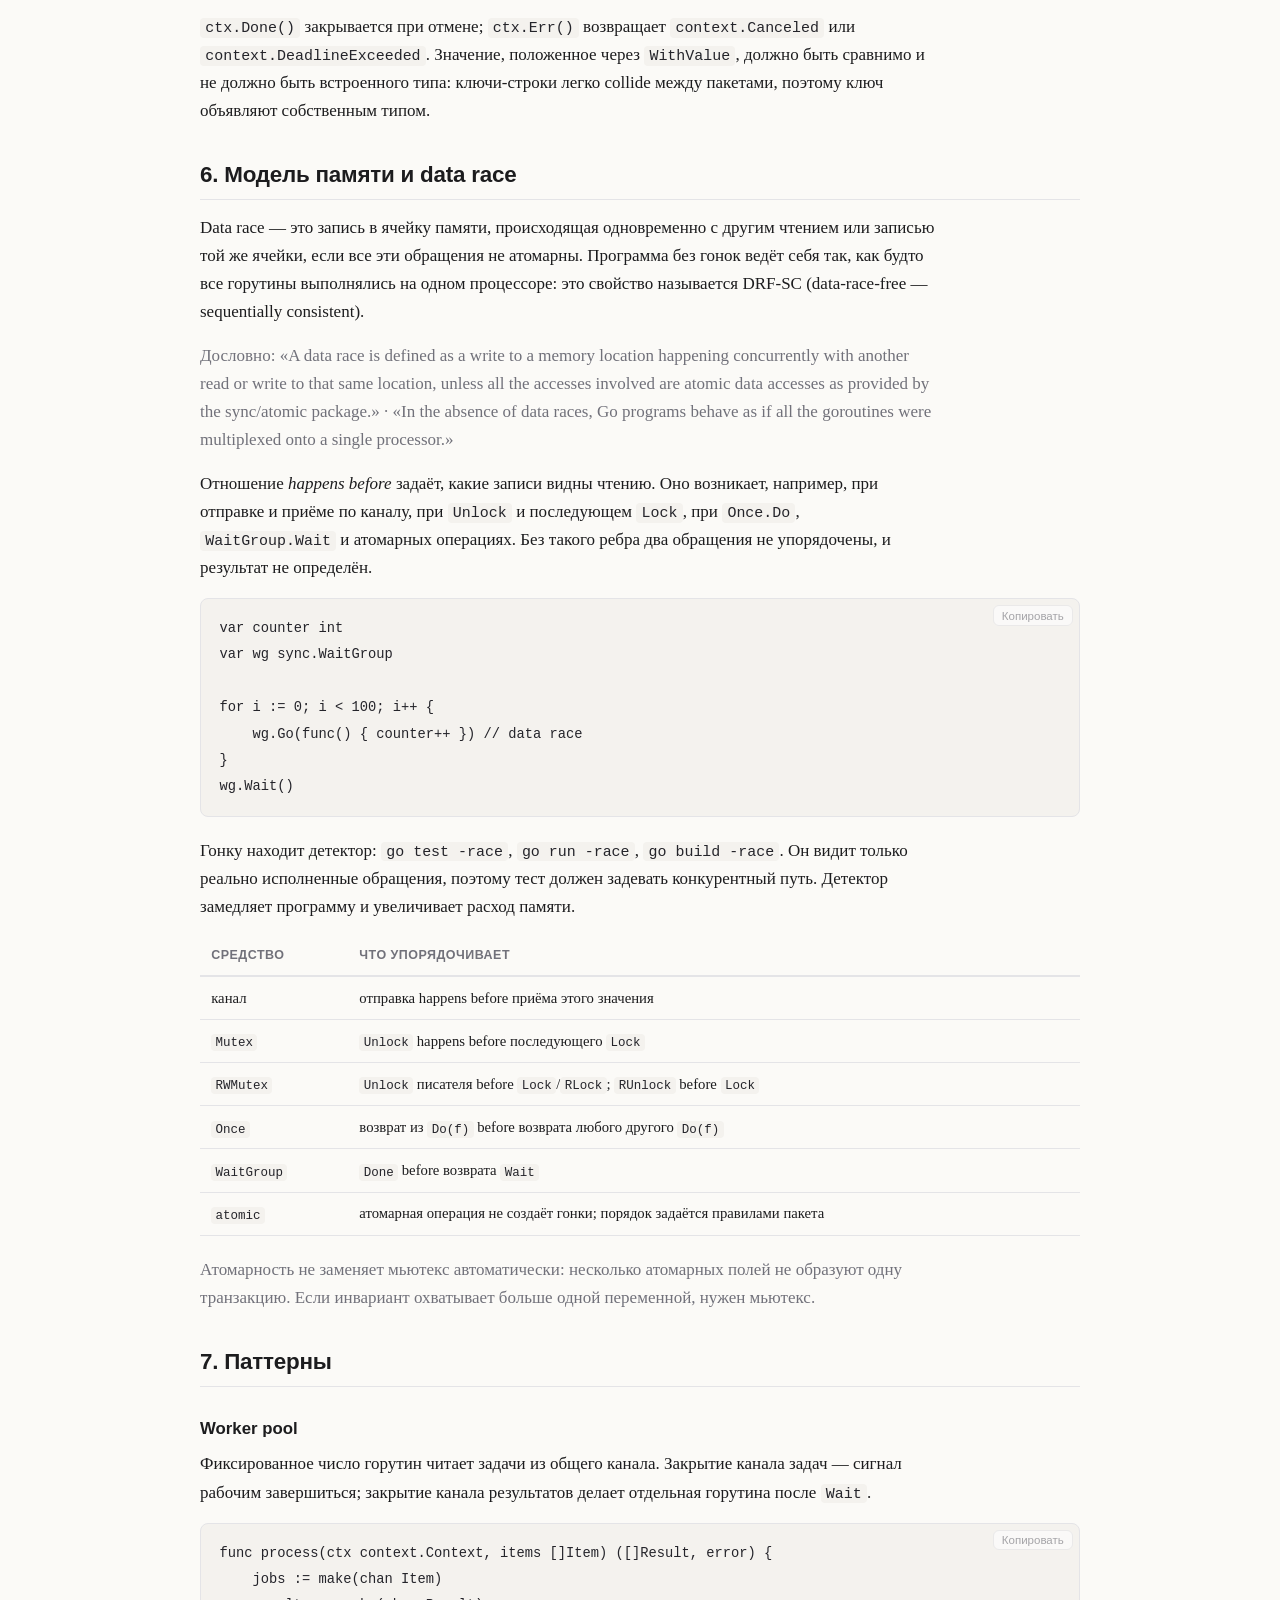
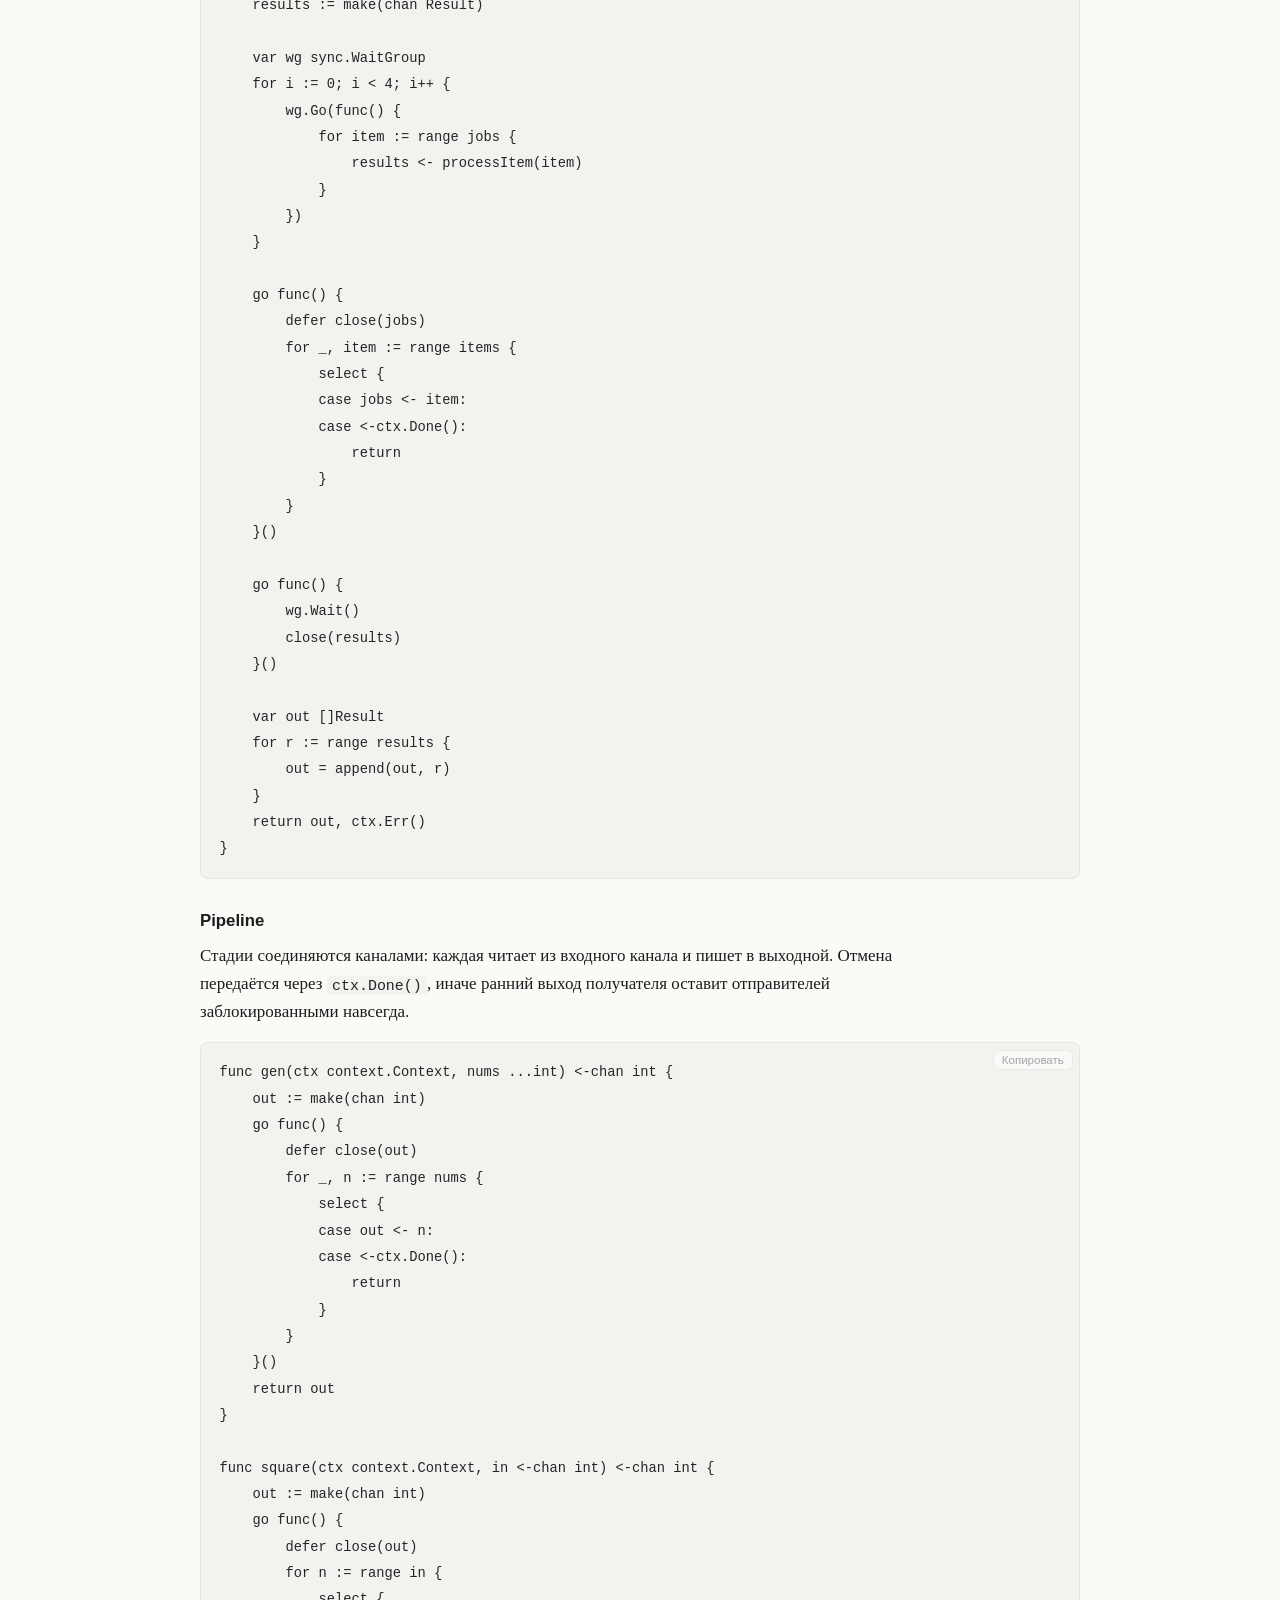
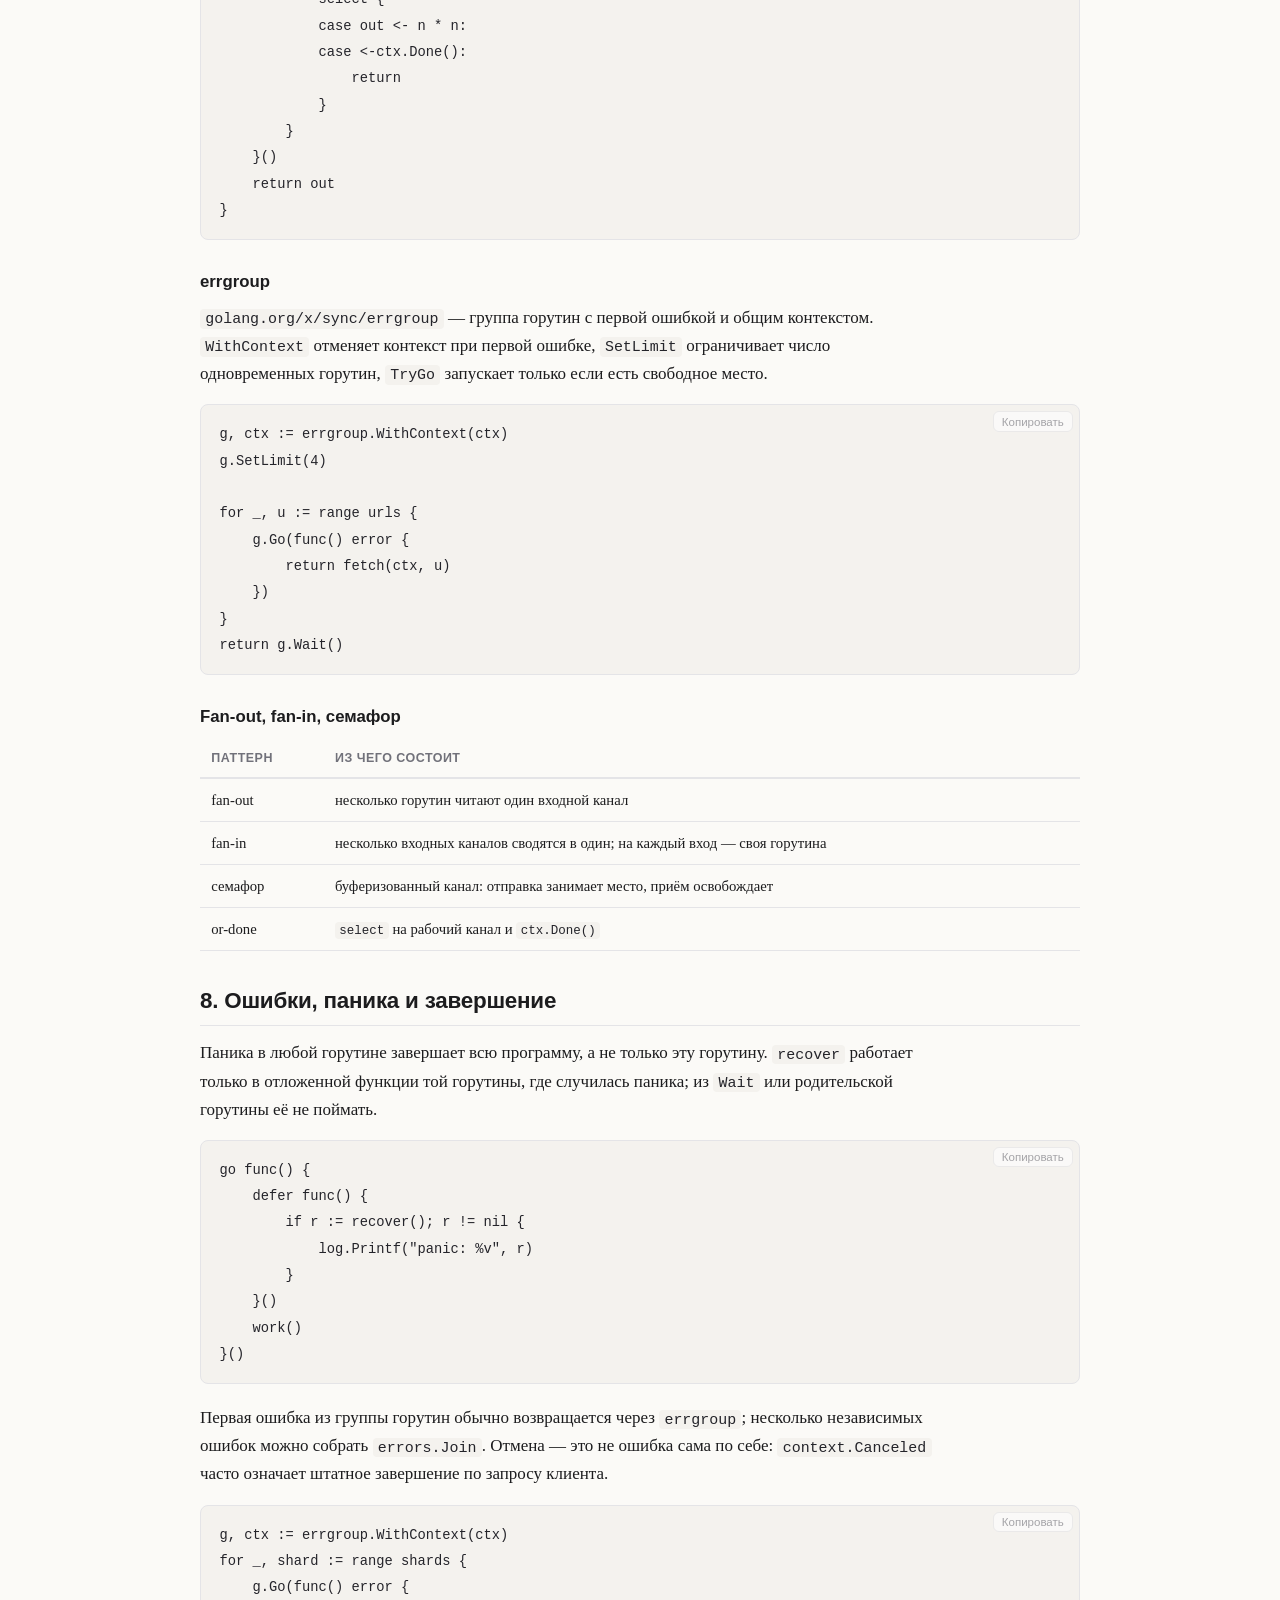
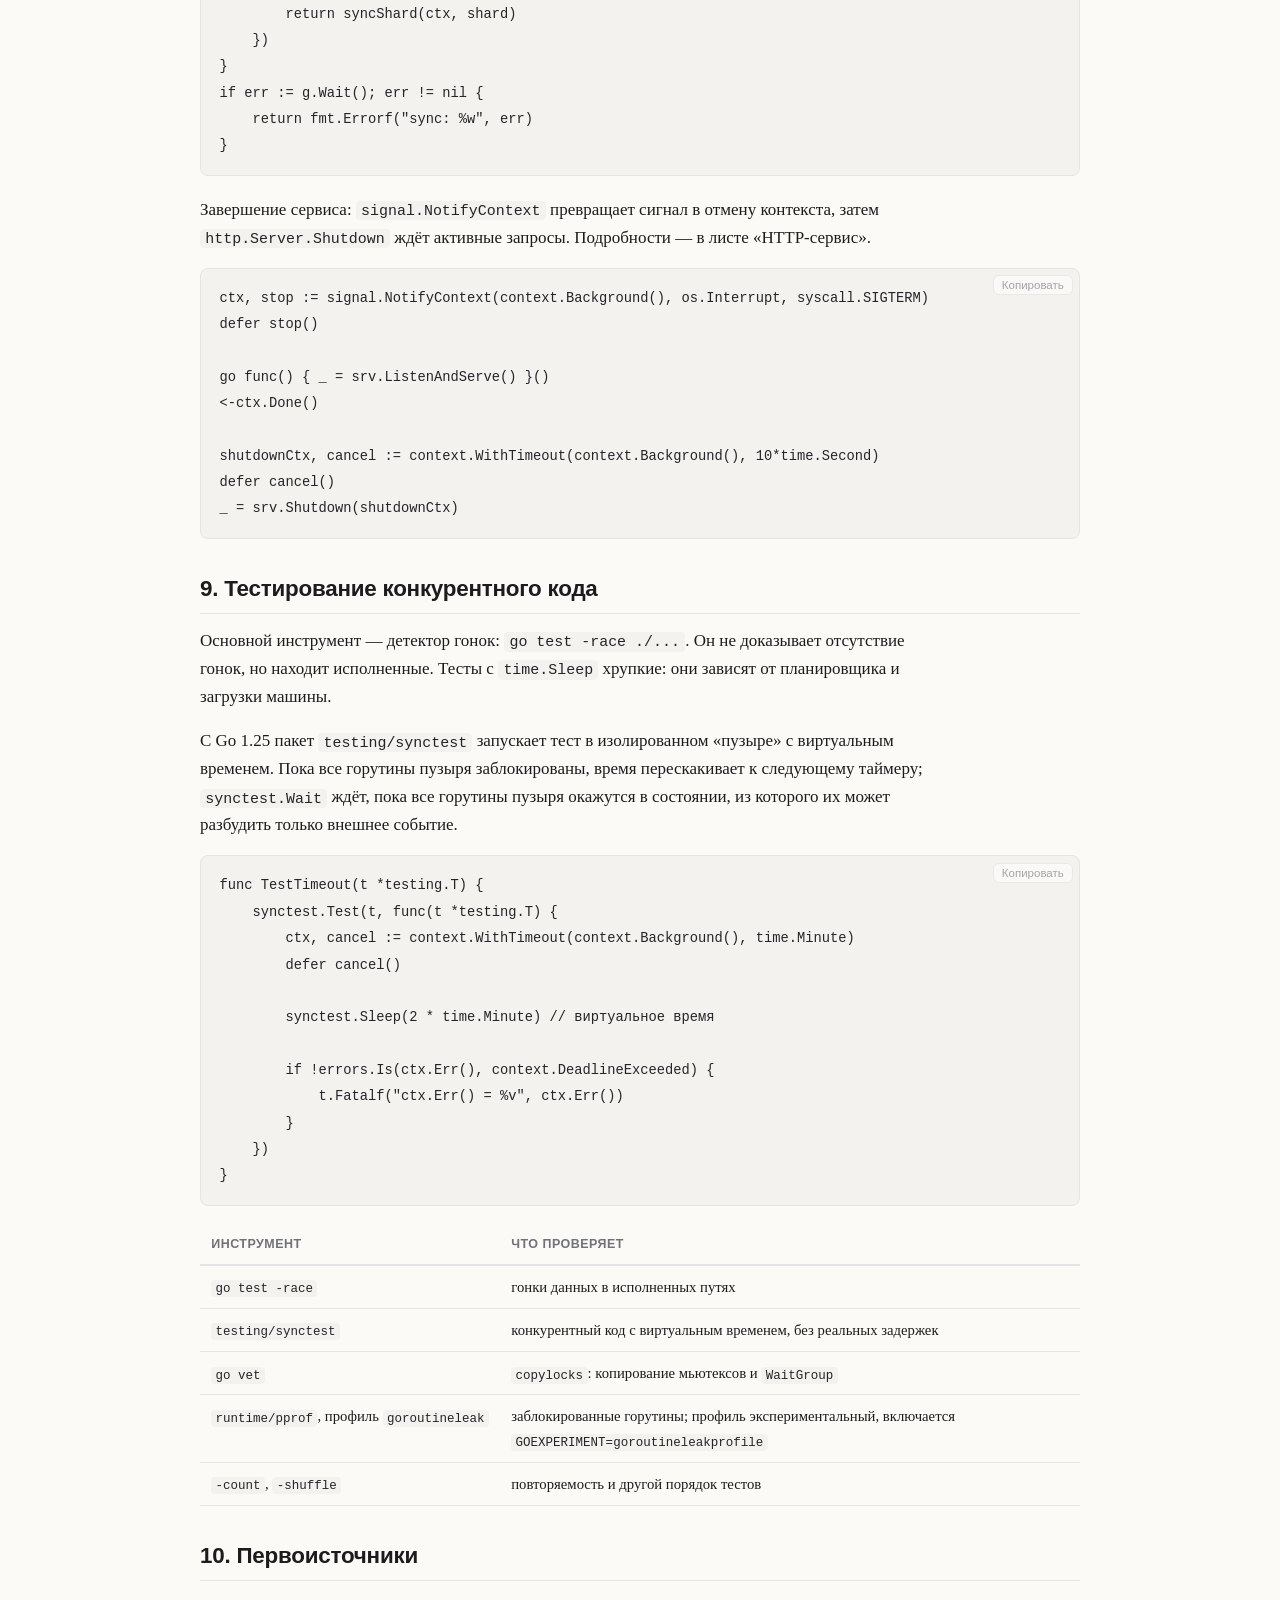
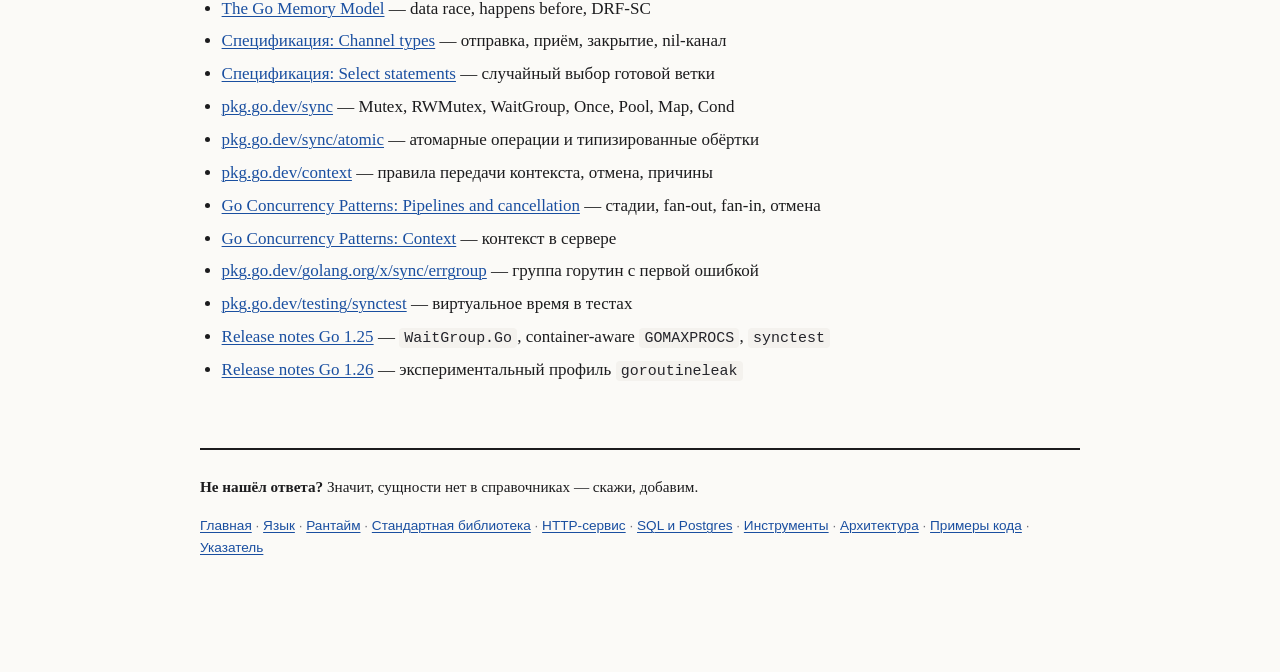
==== commit aa4780d1: "Параллелизм: горутины, каналы, sync, context и модель памяти Лист собран из модели памяти Go, докуме" ====
--- a/concurrency.html
+++ b/concurrency.html
@@ -61,9 +61,501 @@
 <header class="reference-header">
   <p class="reference-meta">Справочник</p>
   <h1>Параллелизм — справочник</h1>
-  <p class="lead">Лист ещё не собран.</p>
+  <p class="lead">Горутины, каналы, <code>select</code>, пакет <code>sync</code>, <code>context</code>, модель памяти, паттерны и тестирование конкурентного кода.</p>
   <p class="reference-sub"><a href="./index.html">Все справочники</a></p>
 </header>
+
+<div class="callout callout--info">
+  <p>Собрано из <a href="https://go.dev/ref/mem">модели памяти Go</a>, документации пакетов <a href="https://pkg.go.dev/sync">sync</a> и <a href="https://pkg.go.dev/context">context</a>, <a href="https://go.dev/blog/pipelines">Go Concurrency Patterns: Pipelines and cancellation</a> и release notes. Версия языка — <strong>Go 1.27</strong>.</p>
+  <p>Что появилось когда: <code>sync.OnceFunc</code>, <code>OnceValue</code>, <code>OnceValues</code> — 1.21; <code>sync.WaitGroup.Go</code> — 1.25; <code>testing/synctest</code> — 1.25; профиль утечек горутин — 1.26, экспериментальный.</p>
+</div>
+
+<nav id="toc" aria-label="Разделы страницы">
+  <h2>Оглавление</h2>
+  <div class="refsearch">
+    <input type="search" id="refSearch" placeholder="Поиск по странице…" autocomplete="off" aria-label="Поиск по странице">
+    <p class="refsearch__status" id="refSearchStatus" role="status"></p>
+    <ul id="refSearchResults" class="refsearch__results" hidden></ul>
+  </div>
+  <ul>
+    <li><a href="#goroutines">1. Горутины</a></li>
+    <li><a href="#channels">2. Каналы</a></li>
+    <li><a href="#select">3. select</a></li>
+    <li><a href="#sync">4. sync: мьютексы, WaitGroup, Once, Pool, Map</a></li>
+    <li><a href="#context">5. context</a></li>
+    <li><a href="#memory-model">6. Модель памяти и data race</a></li>
+    <li><a href="#patterns">7. Паттерны</a></li>
+    <li><a href="#errors">8. Ошибки, паника и завершение</a></li>
+    <li><a href="#testing">9. Тестирование конкурентного кода</a></li>
+    <li><a href="#sources">10. Первоисточники</a></li>
+  </ul>
+</nav>
+
+<section id="goroutines">
+  <h2>1. Горутины</h2>
+
+  <p><code>go f(x)</code> запускает вызов <code>f(x)</code> в новой горутине. Сама функция и её аргументы вычисляются в текущей горутине, а <code>go</code> возвращает управление сразу, не дожидаясь завершения. Горутина — не поток ОС: планировщик раскладывает готовые горутины по рабочим потокам.</p>
+
+  <p>У горутины нет идентификатора, её нельзя остановить или дождаться извне. Завершение организуют явно: каналом, <code>sync.WaitGroup</code> или <code>context</code>. Горутина, заблокированная навсегда, — утечка: память под стек и захваченные значения не освобождается.</p>
+
+  <div class="table-wrap">
+    <table>
+      <thead><tr><th>Понятие</th><th>Что означает</th></tr></thead>
+      <tbody>
+        <tr><td><code>G</code></td><td>горутина: стек, состояние, привязка к <code>M</code></td></tr>
+        <tr><td><code>M</code></td><td>рабочий поток ОС; выполняет код Go, только имея <code>P</code></td></tr>
+        <tr><td><code>P</code></td><td>ресурс выполнения: локальная очередь горутин, кэш аллокатора</td></tr>
+        <tr><td><code>GOMAXPROCS</code></td><td>число <code>P</code>, то есть одновременно выполняемого кода Go</td></tr>
+      </tbody>
+    </table>
+  </div>
+
+  <p>По умолчанию <code>GOMAXPROCS</code> равно числу логических CPU. С Go 1.25 на Linux учитывается лимит CPU bandwidth у cgroup, а значение периодически пересчитывается при изменении числа CPU или лимита. Ручная установка через переменную окружения или <code>runtime.GOMAXPROCS</code> отключает оба поведения.</p>
+
+  <pre><code>func main() {
+    var wg sync.WaitGroup
+    for i := 0; i &lt; 3; i++ {
+        wg.Go(func() {           // Go 1.25
+            fmt.Println("горутина", i)
+        })
+    }
+    wg.Wait()
+}</code></pre>
+
+  <p class="is-muted">До Go 1.25 тот же код писали через <code>wg.Add(1)</code>, <code>go func() { defer wg.Done(); … }()</code>. <code>WaitGroup.Go</code> сам делает <code>Add</code> и <code>Done</code>; если функция паникует, паника не глушится.</p>
+</section>
+
+<section id="channels">
+  <h2>2. Каналы</h2>
+
+  <p>Канал — типизированный канал связи между горутинами. Направление можно ограничить в типе: <code>chan T</code>, <code>chan&lt;- T</code> (только отправка), <code>&lt;-chan T</code> (только получение). Закрытие канала — сигнал «значений больше не будет»; закрывает отправитель, а не получатель.</p>
+
+  <div class="table-wrap">
+    <table>
+      <thead><tr><th>Операция</th><th>nil-канал</th><th>Без буфера</th><th>С буфером</th></tr></thead>
+      <tbody>
+        <tr><td>отправка <code>ch &lt;- v</code></td><td>блокирует навсегда</td><td>ждёт получателя</td><td>ждёт места в буфере</td></tr>
+        <tr><td>получение <code>&lt;-ch</code></td><td>блокирует навсегда</td><td>ждёт отправителя</td><td>ждёт значения или закрытия</td></tr>
+        <tr><td><code>close(ch)</code></td><td>паника</td><td>разрешает получение zero value</td><td>разрешает дочитать буфер</td></tr>
+        <tr><td><code>len(ch)</code> / <code>cap(ch)</code></td><td>0 / 0</td><td>0 / 0</td><td>сколько лежит / ёмкость</td></tr>
+      </tbody>
+    </table>
+  </div>
+
+  <div class="table-wrap">
+    <table>
+      <thead><tr><th>Действие с закрытым каналом</th><th>Результат</th></tr></thead>
+      <tbody>
+        <tr><td>получение <code>v, ok := &lt;-ch</code></td><td>zero value, <code>ok == false</code></td></tr>
+        <tr><td><code>for v := range ch</code></td><td>дочитывает буфер, затем выходит</td></tr>
+        <tr><td>отправка <code>ch &lt;- v</code></td><td>паника</td></tr>
+        <tr><td>повторное <code>close(ch)</code></td><td>паника</td></tr>
+      </tbody>
+    </table>
+  </div>
+
+  <pre><code>ch := make(chan int) // без буфера
+go func() {
+    ch &lt;- 42
+    close(ch)
+}()
+
+for v := range ch {
+    fmt.Println(v) // 42
+}
+
+v, ok := &lt;-ch
+fmt.Println(v, ok) // 0 false: канал закрыт</code></pre>
+
+  <p>Буферизованный канал развязывает отправителя и получателя на размер буфера, но не заменяет синхронизацию: переполнение и опустошение снова блокируют. <code>len(ch)</code> — мгновенный снимок, на него нельзя опираться как на условие в конкурентной логике.</p>
+
+  <pre><code>sem := make(chan struct{}, 2) // семафор на два места
+sem &lt;- struct{}{}
+// ...
+&lt;-sem</code></pre>
+</section>
+
+<section id="select">
+  <h2>3. select</h2>
+
+  <p><code>select</code> ждёт одну из операций связи. Если готовы несколько, выбирается одна равномерно псевдослучайно. <code>default</code> выполняется, когда не готова ни одна операция; без <code>default</code> <code>select</code> блокируется. Операции на nil-каналах не готовы никогда, поэтому nil-канал в <code>select</code> выключает ветку.</p>
+
+  <p>При входе в <code>select</code> каналы и правые части отправок вычисляются ровно один раз, в порядке исходного текста. Левые части получающих присваиваний вычисляются только в выбранной ветке.</p>
+
+  <pre><code>select {
+case v := &lt;-ch:
+    fmt.Println("получено", v)
+case ch &lt;- 42:
+    fmt.Println("отправлено")
+case &lt;-ctx.Done():
+    return ctx.Err()
+default:
+    fmt.Println("ничего не готово")
+}</code></pre>
+
+  <p>Таймаут на один шаг:</p>
+
+  <pre><code>select {
+case v := &lt;-ch:
+    return v, nil
+case &lt;-time.After(2 * time.Second):
+    return 0, errors.New("timeout")
+}</code></pre>
+
+  <p class="is-muted"><code>time.After</code> создаёт таймер, который сработает даже если ветка не выбрана. В цикле и на горячем пути предпочтительнее <code>context.WithTimeout</code> с явным <code>cancel</code> или переиспользуемый <code>time.Timer</code>.</p>
+</section>
+
+<section id="sync">
+  <h2>4. sync: мьютексы, WaitGroup, Once, Pool, Map</h2>
+
+  <p>Пакет <code>sync</code> даёт низкоуровневые примитивы. Его собственные типы нельзя копировать после первого использования, а нулевое значение большинства из них готово к работе.</p>
+
+  <h3 id="mutex">Mutex и RWMutex</h3>
+  <div class="table-wrap">
+    <table>
+      <thead><tr><th>Тип</th><th>Что делает</th><th>Когда брать</th></tr></thead>
+      <tbody>
+        <tr><td><code>sync.Mutex</code></td><td>взаимное исключение: <code>Lock</code>, <code>Unlock</code>, <code>TryLock</code></td><td>короткая критическая секция, общий инвариант</td></tr>
+        <tr><td><code>sync.RWMutex</code></td><td>много читателей или один писатель</td><td>чтений заметно больше, чем записей</td></tr>
+      </tbody>
+    </table>
+  </div>
+
+  <p>Мьютекс не привязан к горутине: заблокировать может одна, разблокировать — другая. Повторный <code>Lock</code> из той же горутины даёт deadlock: мьютекс не реентерабельный. <code>Unlock</code> незаблокированного мьютекса — ошибка времени выполнения.</p>
+
+  <pre><code>type Counter struct {
+    mu sync.Mutex
+    n  int
+}
+
+func (c *Counter) Inc() {
+    c.mu.Lock()
+    defer c.mu.Unlock()
+    c.n++
+}
+
+func (c *Counter) Value() int {
+    c.mu.Lock()
+    defer c.mu.Unlock()
+    return c.n
+}</code></pre>
+
+  <h3 id="waitgroup">WaitGroup</h3>
+  <p><code>Add</code> увеличивает счётчик, <code>Done</code> уменьшает, <code>Wait</code> блокируется до нуля. Положительный <code>Add</code> при нулевом счётчике должен произойти до <code>Wait</code>; иначе <code>Wait</code> может вернуться раньше. Отрицательный счётчик — паника.</p>
+
+  <pre><code>var wg sync.WaitGroup
+for _, url := range urls {
+    wg.Go(func() { fetch(url) }) // Go 1.25: Add + Done внутри
+}
+wg.Wait()</code></pre>
+
+  <h3 id="once">Once и OnceFunc</h3>
+  <p><code>Once.Do(f)</code> выполняет <code>f</code> ровно один раз; остальные вызовы ждут завершения первого. Если <code>f</code> паникует, <code>Do</code> считает её завершённой и больше не вызывает. С Go 1.21 есть обёртки <code>OnceFunc</code>, <code>OnceValue</code>, <code>OnceValues</code>: они возвращают функцию, которая кэширует результат и повторяет панику при каждом вызове.</p>
+
+  <pre><code>var loadConfig = sync.OnceValue(func() *Config {
+    cfg, err := readConfig()
+    if err != nil {
+        panic(err)
+    }
+    return cfg
+})
+
+cfg := loadConfig() // чтение один раз, дальше — кэш</code></pre>
+
+  <h3 id="pool">Pool</h3>
+  <p><code>Pool</code> — набор временных объектов для повторного использования, чтобы снизить давление на GC. Любой элемент может быть удалён в любой момент без уведомления; <code>Pool</code> не является кэшем и не подходит для долгоживущих объектов.</p>
+
+  <pre><code>var bufPool = sync.Pool{
+    New: func() any { return new(bytes.Buffer) },
+}
+
+b := bufPool.Get().(*bytes.Buffer)
+b.Reset()
+defer bufPool.Put(b)</code></pre>
+
+  <h3 id="sync-map">Map</h3>
+  <p><code>sync.Map</code> специализирован: документация рекомендует обычную мапу с отдельной блокировкой, а <code>sync.Map</code> — для двух случаев: запись по ключу происходит один раз, а чтений много; либо горутины работают с непересекающимися наборами ключей. Нулевое значение готово к использованию.</p>
+
+  <pre><code>var cache sync.Map
+
+cache.Store("key", 42)
+v, ok := cache.Load("key")
+cache.Delete("key")</code></pre>
+
+  <h3 id="cond-atomic">Cond и atomic</h3>
+  <p><code>sync.Cond</code> — переменная условия с <code>Wait</code>, <code>Signal</code>, <code>Broadcast</code>; для большинства задач каналы проще. Пакет <code>sync/atomic</code> даёт атомарные операции и типизированные обёртки <code>atomic.Int64</code>, <code>atomic.Bool</code>, <code>atomic.Pointer[T]</code>: они безопасны для конкурентного доступа без мьютекса.</p>
+
+  <pre><code>var hits atomic.Int64
+hits.Add(1)
+fmt.Println(hits.Load())</code></pre>
+</section>
+
+<section id="context">
+  <h2>5. context</h2>
+
+  <p><code>context.Context</code> несёт дедлайн, сигнал отмены и значения, ограниченные временем жизни запроса. Контекст образует дерево: отмена родителя отменяет всех потомков.</p>
+
+  <div class="table-wrap">
+    <table>
+      <thead><tr><th>Функция</th><th>Что создаёт</th></tr></thead>
+      <tbody>
+        <tr><td><code>context.Background()</code></td><td>корневой контекст; не отменяется и не имеет дедлайна</td></tr>
+        <tr><td><code>context.TODO()</code></td><td>заглушка, когда контекст ещё не определён</td></tr>
+        <tr><td><code>WithCancel(parent)</code></td><td>дочерний контекст и <code>CancelFunc</code></td></tr>
+        <tr><td><code>WithTimeout(parent, d)</code></td><td>отмена через <code>d</code></td></tr>
+        <tr><td><code>WithDeadline(parent, t)</code></td><td>отмена в момент <code>t</code></td></tr>
+        <tr><td><code>WithValue(parent, key, val)</code></td><td>значение, привязанное к контексту</td></tr>
+        <tr><td><code>WithCancelCause(parent)</code></td><td>отмена с причиной; причина читается через <code>context.Cause</code></td></tr>
+        <tr><td><code>WithDeadlineCause</code>, <code>WithTimeoutCause</code></td><td>дедлайн или таймаут с причиной</td></tr>
+      </tbody>
+    </table>
+  </div>
+
+  <p>Правила из документации пакета: не хранить контекст в структуре, а передавать первым параметром <code>ctx</code>; не передавать <code>nil</code> — есть <code>TODO</code>; использовать значения только для данных уровня запроса, а не для необязательных параметров функции. <code>CancelFunc</code> нужно вызывать на всех путях: иначе дочерний контекст и его таймер живут до отмены родителя.</p>
+
+  <pre><code>func (s *Service) GetUser(ctx context.Context, id int) (*User, error) {
+    ctx, cancel := context.WithTimeout(ctx, 2*time.Second)
+    defer cancel()
+
+    row := s.db.QueryRowContext(ctx, "select id, name from users where id = $1", id)
+    var u User
+    if err := row.Scan(&amp;u.ID, &amp;u.Name); err != nil {
+        return nil, fmt.Errorf("get user %d: %w", id, err)
+    }
+    return &amp;u, nil
+}</code></pre>
+
+  <p><code>ctx.Done()</code> закрывается при отмене; <code>ctx.Err()</code> возвращает <code>context.Canceled</code> или <code>context.DeadlineExceeded</code>. Значение, положенное через <code>WithValue</code>, должно быть сравнимо и не должно быть встроенного типа: ключи-строки легко collide между пакетами, поэтому ключ объявляют собственным типом.</p>
+</section>
+
+<section id="memory-model">
+  <h2>6. Модель памяти и data race</h2>
+
+  <p>Data race — это запись в ячейку памяти, происходящая одновременно с другим чтением или записью той же ячейки, если все эти обращения не атомарны. Программа без гонок ведёт себя так, как будто все горутины выполнялись на одном процессоре: это свойство называется DRF-SC (data-race-free — sequentially consistent).</p>
+
+  <p class="is-muted">Дословно: «A data race is defined as a write to a memory location happening concurrently with another read or write to that same location, unless all the accesses involved are atomic data accesses as provided by the sync/atomic package.» · «In the absence of data races, Go programs behave as if all the goroutines were multiplexed onto a single processor.»</p>
+
+  <p>Отношение <em>happens before</em> задаёт, какие записи видны чтению. Оно возникает, например, при отправке и приёме по каналу, при <code>Unlock</code> и последующем <code>Lock</code>, при <code>Once.Do</code>, <code>WaitGroup.Wait</code> и атомарных операциях. Без такого ребра два обращения не упорядочены, и результат не определён.</p>
+
+  <pre><code>var counter int
+var wg sync.WaitGroup
+
+for i := 0; i &lt; 100; i++ {
+    wg.Go(func() { counter++ }) // data race
+}
+wg.Wait()</code></pre>
+
+  <p>Гонку находит детектор: <code>go test -race</code>, <code>go run -race</code>, <code>go build -race</code>. Он видит только реально исполненные обращения, поэтому тест должен задевать конкурентный путь. Детектор замедляет программу и увеличивает расход памяти.</p>
+
+  <div class="table-wrap">
+    <table>
+      <thead><tr><th>Средство</th><th>Что упорядочивает</th></tr></thead>
+      <tbody>
+        <tr><td>канал</td><td>отправка happens before приёма этого значения</td></tr>
+        <tr><td><code>Mutex</code></td><td><code>Unlock</code> happens before последующего <code>Lock</code></td></tr>
+        <tr><td><code>RWMutex</code></td><td><code>Unlock</code> писателя before <code>Lock</code>/<code>RLock</code>; <code>RUnlock</code> before <code>Lock</code></td></tr>
+        <tr><td><code>Once</code></td><td>возврат из <code>Do(f)</code> before возврата любого другого <code>Do(f)</code></td></tr>
+        <tr><td><code>WaitGroup</code></td><td><code>Done</code> before возврата <code>Wait</code></td></tr>
+        <tr><td><code>atomic</code></td><td>атомарная операция не создаёт гонки; порядок задаётся правилами пакета</td></tr>
+      </tbody>
+    </table>
+  </div>
+
+  <p class="is-muted">Атомарность не заменяет мьютекс автоматически: несколько атомарных полей не образуют одну транзакцию. Если инвариант охватывает больше одной переменной, нужен мьютекс.</p>
+</section>
+
+<section id="patterns">
+  <h2>7. Паттерны</h2>
+
+  <h3 id="worker-pool">Worker pool</h3>
+  <p>Фиксированное число горутин читает задачи из общего канала. Закрытие канала задач — сигнал рабочим завершиться; закрытие канала результатов делает отдельная горутина после <code>Wait</code>.</p>
+
+  <pre><code>func process(ctx context.Context, items []Item) ([]Result, error) {
+    jobs := make(chan Item)
+    results := make(chan Result)
+
+    var wg sync.WaitGroup
+    for i := 0; i &lt; 4; i++ {
+        wg.Go(func() {
+            for item := range jobs {
+                results &lt;- processItem(item)
+            }
+        })
+    }
+
+    go func() {
+        defer close(jobs)
+        for _, item := range items {
+            select {
+            case jobs &lt;- item:
+            case &lt;-ctx.Done():
+                return
+            }
+        }
+    }()
+
+    go func() {
+        wg.Wait()
+        close(results)
+    }()
+
+    var out []Result
+    for r := range results {
+        out = append(out, r)
+    }
+    return out, ctx.Err()
+}</code></pre>
+
+  <h3 id="pipeline">Pipeline</h3>
+  <p>Стадии соединяются каналами: каждая читает из входного канала и пишет в выходной. Отмена передаётся через <code>ctx.Done()</code>, иначе ранний выход получателя оставит отправителей заблокированными навсегда.</p>
+
+  <pre><code>func gen(ctx context.Context, nums ...int) &lt;-chan int {
+    out := make(chan int)
+    go func() {
+        defer close(out)
+        for _, n := range nums {
+            select {
+            case out &lt;- n:
+            case &lt;-ctx.Done():
+                return
+            }
+        }
+    }()
+    return out
+}
+
+func square(ctx context.Context, in &lt;-chan int) &lt;-chan int {
+    out := make(chan int)
+    go func() {
+        defer close(out)
+        for n := range in {
+            select {
+            case out &lt;- n * n:
+            case &lt;-ctx.Done():
+                return
+            }
+        }
+    }()
+    return out
+}</code></pre>
+
+  <h3 id="errgroup">errgroup</h3>
+  <p><code>golang.org/x/sync/errgroup</code> — группа горутин с первой ошибкой и общим контекстом. <code>WithContext</code> отменяет контекст при первой ошибке, <code>SetLimit</code> ограничивает число одновременных горутин, <code>TryGo</code> запускает только если есть свободное место.</p>
+
+  <pre><code>g, ctx := errgroup.WithContext(ctx)
+g.SetLimit(4)
+
+for _, u := range urls {
+    g.Go(func() error {
+        return fetch(ctx, u)
+    })
+}
+return g.Wait()</code></pre>
+
+  <h3 id="fan">Fan-out, fan-in, семафор</h3>
+  <div class="table-wrap">
+    <table>
+      <thead><tr><th>Паттерн</th><th>Из чего состоит</th></tr></thead>
+      <tbody>
+        <tr><td>fan-out</td><td>несколько горутин читают один входной канал</td></tr>
+        <tr><td>fan-in</td><td>несколько входных каналов сводятся в один; на каждый вход — своя горутина</td></tr>
+        <tr><td>семафор</td><td>буферизованный канал: отправка занимает место, приём освобождает</td></tr>
+        <tr><td>or-done</td><td><code>select</code> на рабочий канал и <code>ctx.Done()</code></td></tr>
+      </tbody>
+    </table>
+  </div>
+</section>
+
+<section id="errors">
+  <h2>8. Ошибки, паника и завершение</h2>
+
+  <p>Паника в любой горутине завершает всю программу, а не только эту горутину. <code>recover</code> работает только в отложенной функции той горутины, где случилась паника; из <code>Wait</code> или родительской горутины её не поймать.</p>
+
+  <pre><code>go func() {
+    defer func() {
+        if r := recover(); r != nil {
+            log.Printf("panic: %v", r)
+        }
+    }()
+    work()
+}()</code></pre>
+
+  <p>Первая ошибка из группы горутин обычно возвращается через <code>errgroup</code>; несколько независимых ошибок можно собрать <code>errors.Join</code>. Отмена — это не ошибка сама по себе: <code>context.Canceled</code> часто означает штатное завершение по запросу клиента.</p>
+
+  <pre><code>g, ctx := errgroup.WithContext(ctx)
+for _, shard := range shards {
+    g.Go(func() error {
+        return syncShard(ctx, shard)
+    })
+}
+if err := g.Wait(); err != nil {
+    return fmt.Errorf("sync: %w", err)
+}</code></pre>
+
+  <p>Завершение сервиса: <code>signal.NotifyContext</code> превращает сигнал в отмену контекста, затем <code>http.Server.Shutdown</code> ждёт активные запросы. Подробности — в листе «HTTP-сервис».</p>
+
+  <pre><code>ctx, stop := signal.NotifyContext(context.Background(), os.Interrupt, syscall.SIGTERM)
+defer stop()
+
+go func() { _ = srv.ListenAndServe() }()
+&lt;-ctx.Done()
+
+shutdownCtx, cancel := context.WithTimeout(context.Background(), 10*time.Second)
+defer cancel()
+_ = srv.Shutdown(shutdownCtx)</code></pre>
+</section>
+
+<section id="testing">
+  <h2>9. Тестирование конкурентного кода</h2>
+
+  <p>Основной инструмент — детектор гонок: <code>go test -race ./...</code>. Он не доказывает отсутствие гонок, но находит исполненные. Тесты с <code>time.Sleep</code> хрупкие: они зависят от планировщика и загрузки машины.</p>
+
+  <p>С Go 1.25 пакет <code>testing/synctest</code> запускает тест в изолированном «пузыре» с виртуальным временем. Пока все горутины пузыря заблокированы, время перескакивает к следующему таймеру; <code>synctest.Wait</code> ждёт, пока все горутины пузыря окажутся в состоянии, из которого их может разбудить только внешнее событие.</p>
+
+  <pre><code>func TestTimeout(t *testing.T) {
+    synctest.Test(t, func(t *testing.T) {
+        ctx, cancel := context.WithTimeout(context.Background(), time.Minute)
+        defer cancel()
+
+        synctest.Sleep(2 * time.Minute) // виртуальное время
+
+        if !errors.Is(ctx.Err(), context.DeadlineExceeded) {
+            t.Fatalf("ctx.Err() = %v", ctx.Err())
+        }
+    })
+}</code></pre>
+
+  <div class="table-wrap">
+    <table>
+      <thead><tr><th>Инструмент</th><th>Что проверяет</th></tr></thead>
+      <tbody>
+        <tr><td><code>go test -race</code></td><td>гонки данных в исполненных путях</td></tr>
+        <tr><td><code>testing/synctest</code></td><td>конкурентный код с виртуальным временем, без реальных задержек</td></tr>
+        <tr><td><code>go vet</code></td><td><code>copylocks</code>: копирование мьютексов и <code>WaitGroup</code></td></tr>
+        <tr><td><code>runtime/pprof</code>, профиль <code>goroutineleak</code></td><td>заблокированные горутины; профиль экспериментальный, включается <code>GOEXPERIMENT=goroutineleakprofile</code></td></tr>
+        <tr><td><code>-count</code>, <code>-shuffle</code></td><td>повторяемость и другой порядок тестов</td></tr>
+      </tbody>
+    </table>
+  </div>
+</section>
+
+<section id="sources">
+  <h2>10. Первоисточники</h2>
+  <ul>
+    <li><a href="https://go.dev/ref/mem">The Go Memory Model</a> — data race, happens before, DRF-SC</li>
+    <li><a href="https://go.dev/ref/spec#Channel_types">Спецификация: Channel types</a> — отправка, приём, закрытие, nil-канал</li>
+    <li><a href="https://go.dev/ref/spec#Select_statements">Спецификация: Select statements</a> — случайный выбор готовой ветки</li>
+    <li><a href="https://pkg.go.dev/sync">pkg.go.dev/sync</a> — Mutex, RWMutex, WaitGroup, Once, Pool, Map, Cond</li>
+    <li><a href="https://pkg.go.dev/sync/atomic">pkg.go.dev/sync/atomic</a> — атомарные операции и типизированные обёртки</li>
+    <li><a href="https://pkg.go.dev/context">pkg.go.dev/context</a> — правила передачи контекста, отмена, причины</li>
+    <li><a href="https://go.dev/blog/pipelines">Go Concurrency Patterns: Pipelines and cancellation</a> — стадии, fan-out, fan-in, отмена</li>
+    <li><a href="https://go.dev/blog/context">Go Concurrency Patterns: Context</a> — контекст в сервере</li>
+    <li><a href="https://pkg.go.dev/golang.org/x/sync/errgroup">pkg.go.dev/golang.org/x/sync/errgroup</a> — группа горутин с первой ошибкой</li>
+    <li><a href="https://pkg.go.dev/testing/synctest">pkg.go.dev/testing/synctest</a> — виртуальное время в тестах</li>
+    <li><a href="https://go.dev/doc/go1.25">Release notes Go 1.25</a> — <code>WaitGroup.Go</code>, container-aware <code>GOMAXPROCS</code>, <code>synctest</code></li>
+    <li><a href="https://go.dev/doc/go1.26">Release notes Go 1.26</a> — экспериментальный профиль <code>goroutineleak</code></li>
+  </ul>
+</section>
 
 <footer class="reference-footer">
   <p><strong>Не нашёл ответа?</strong> Значит, сущности нет в справочниках — скажи, добавим.</p>
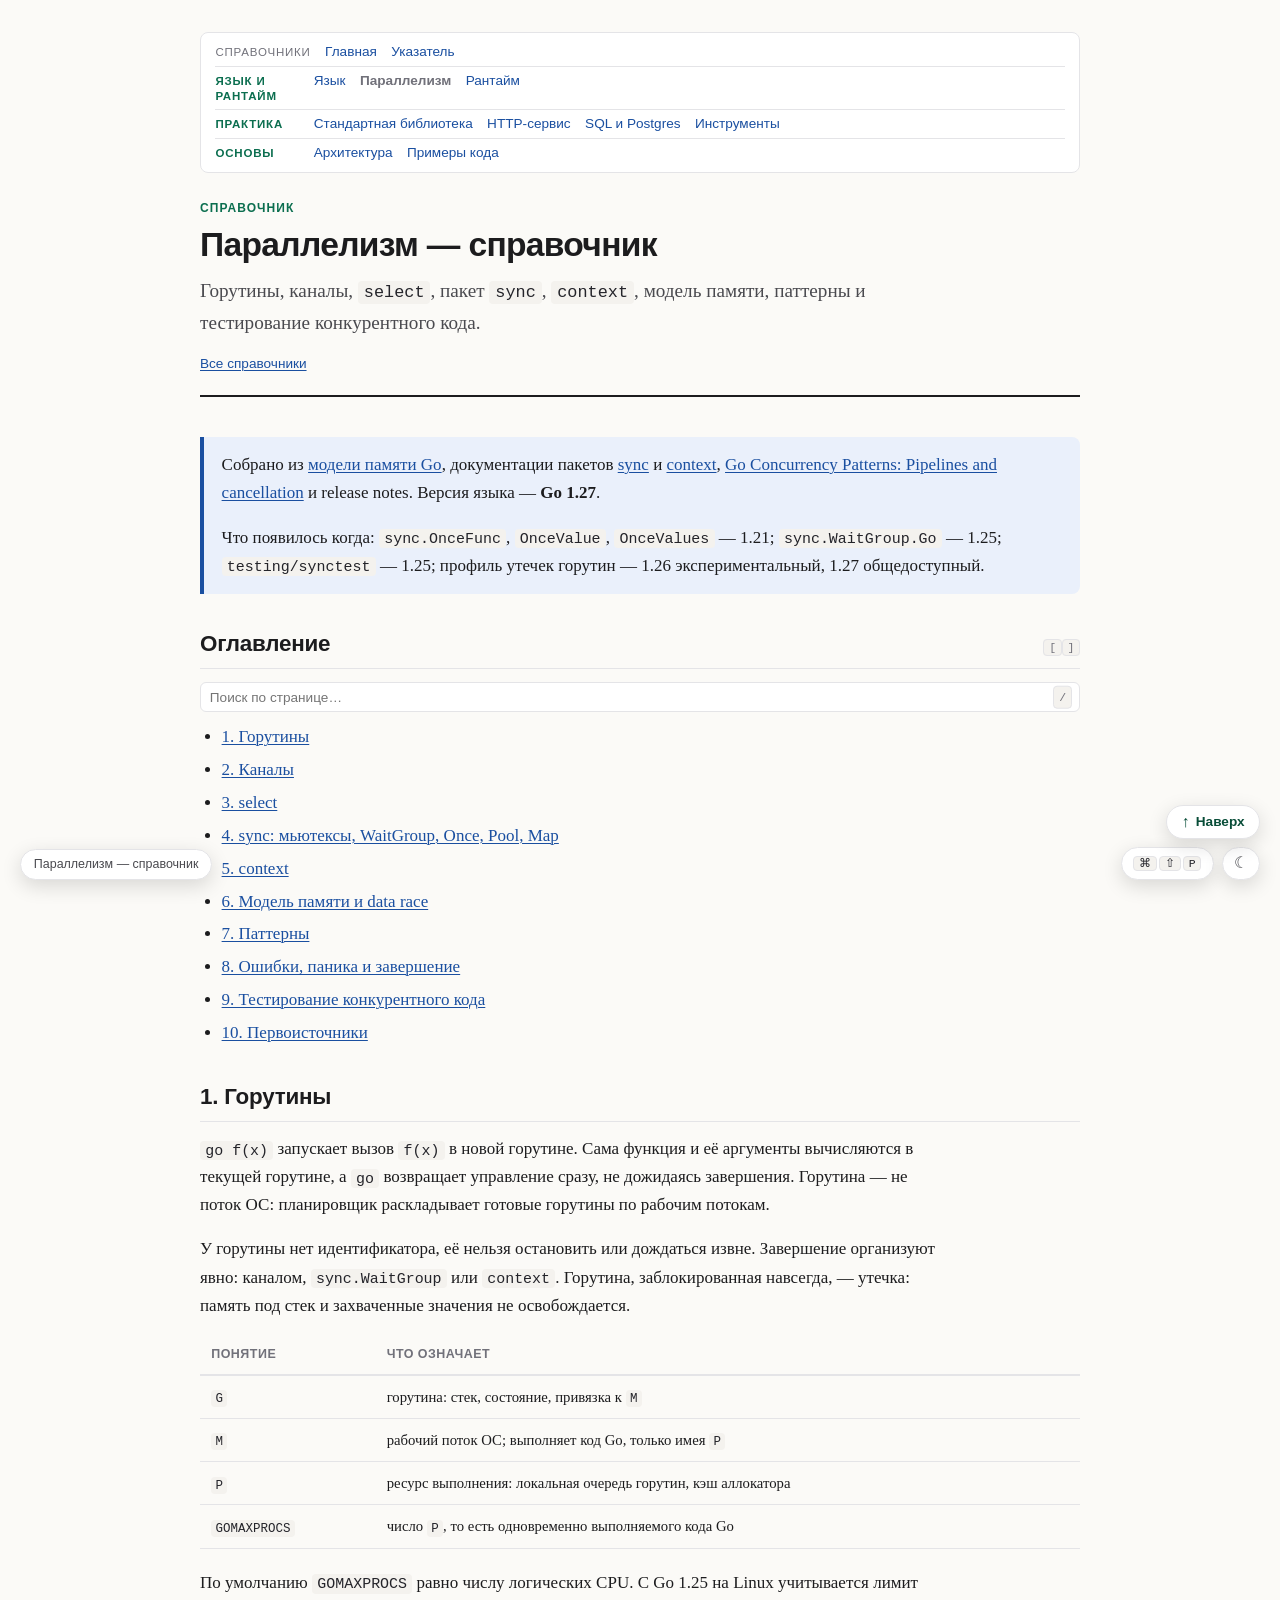
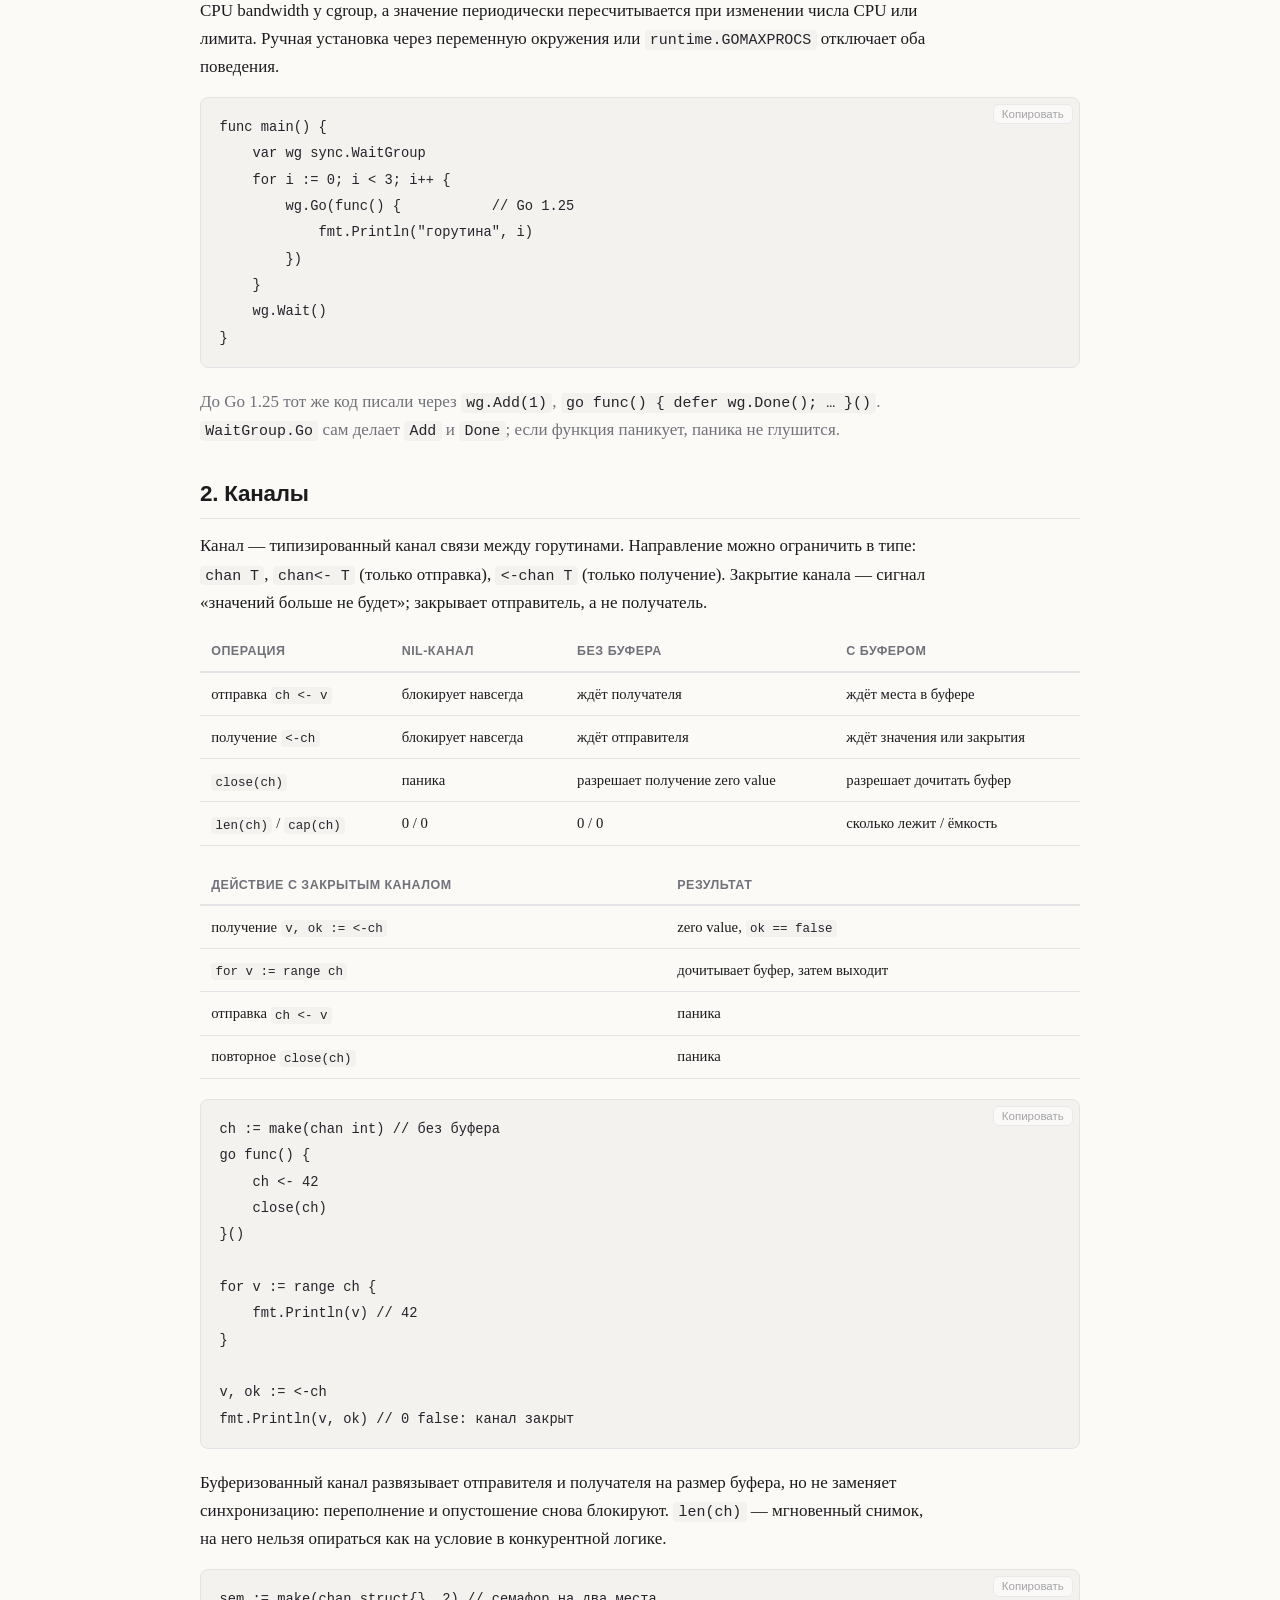
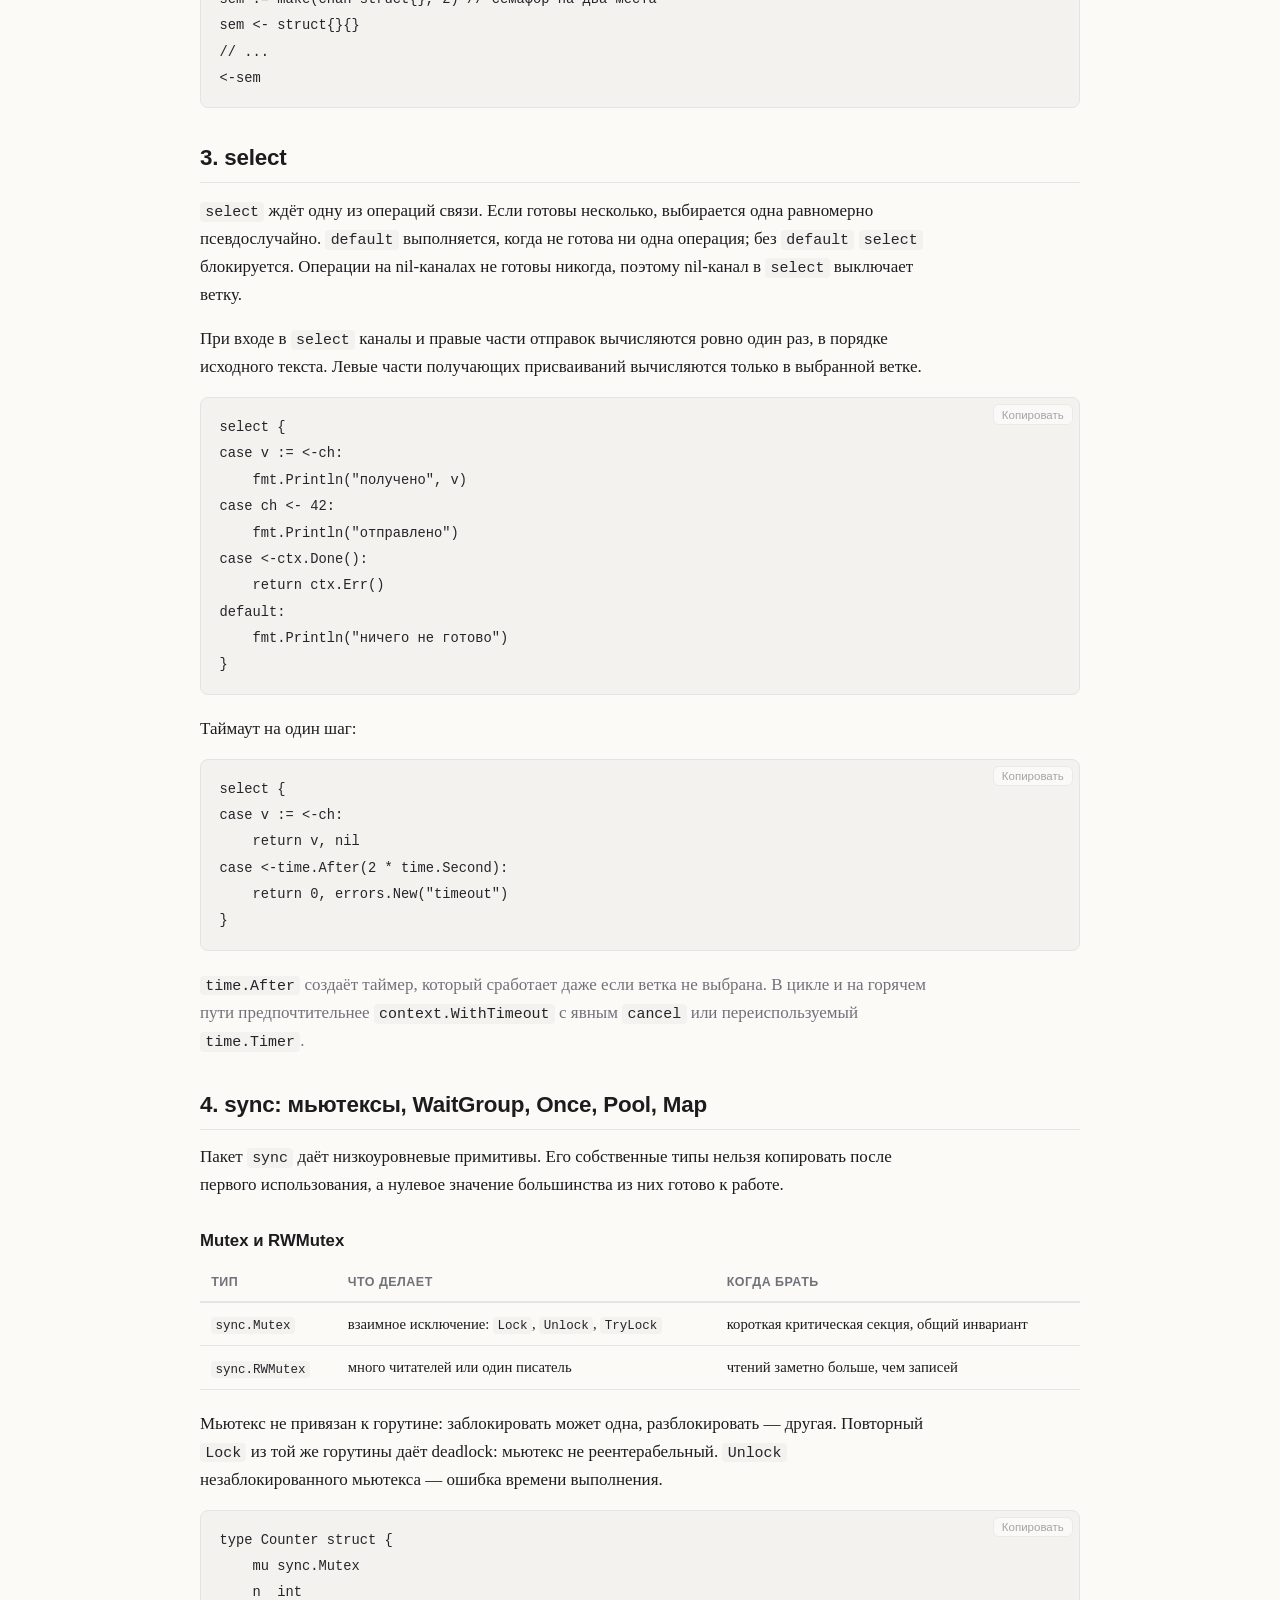
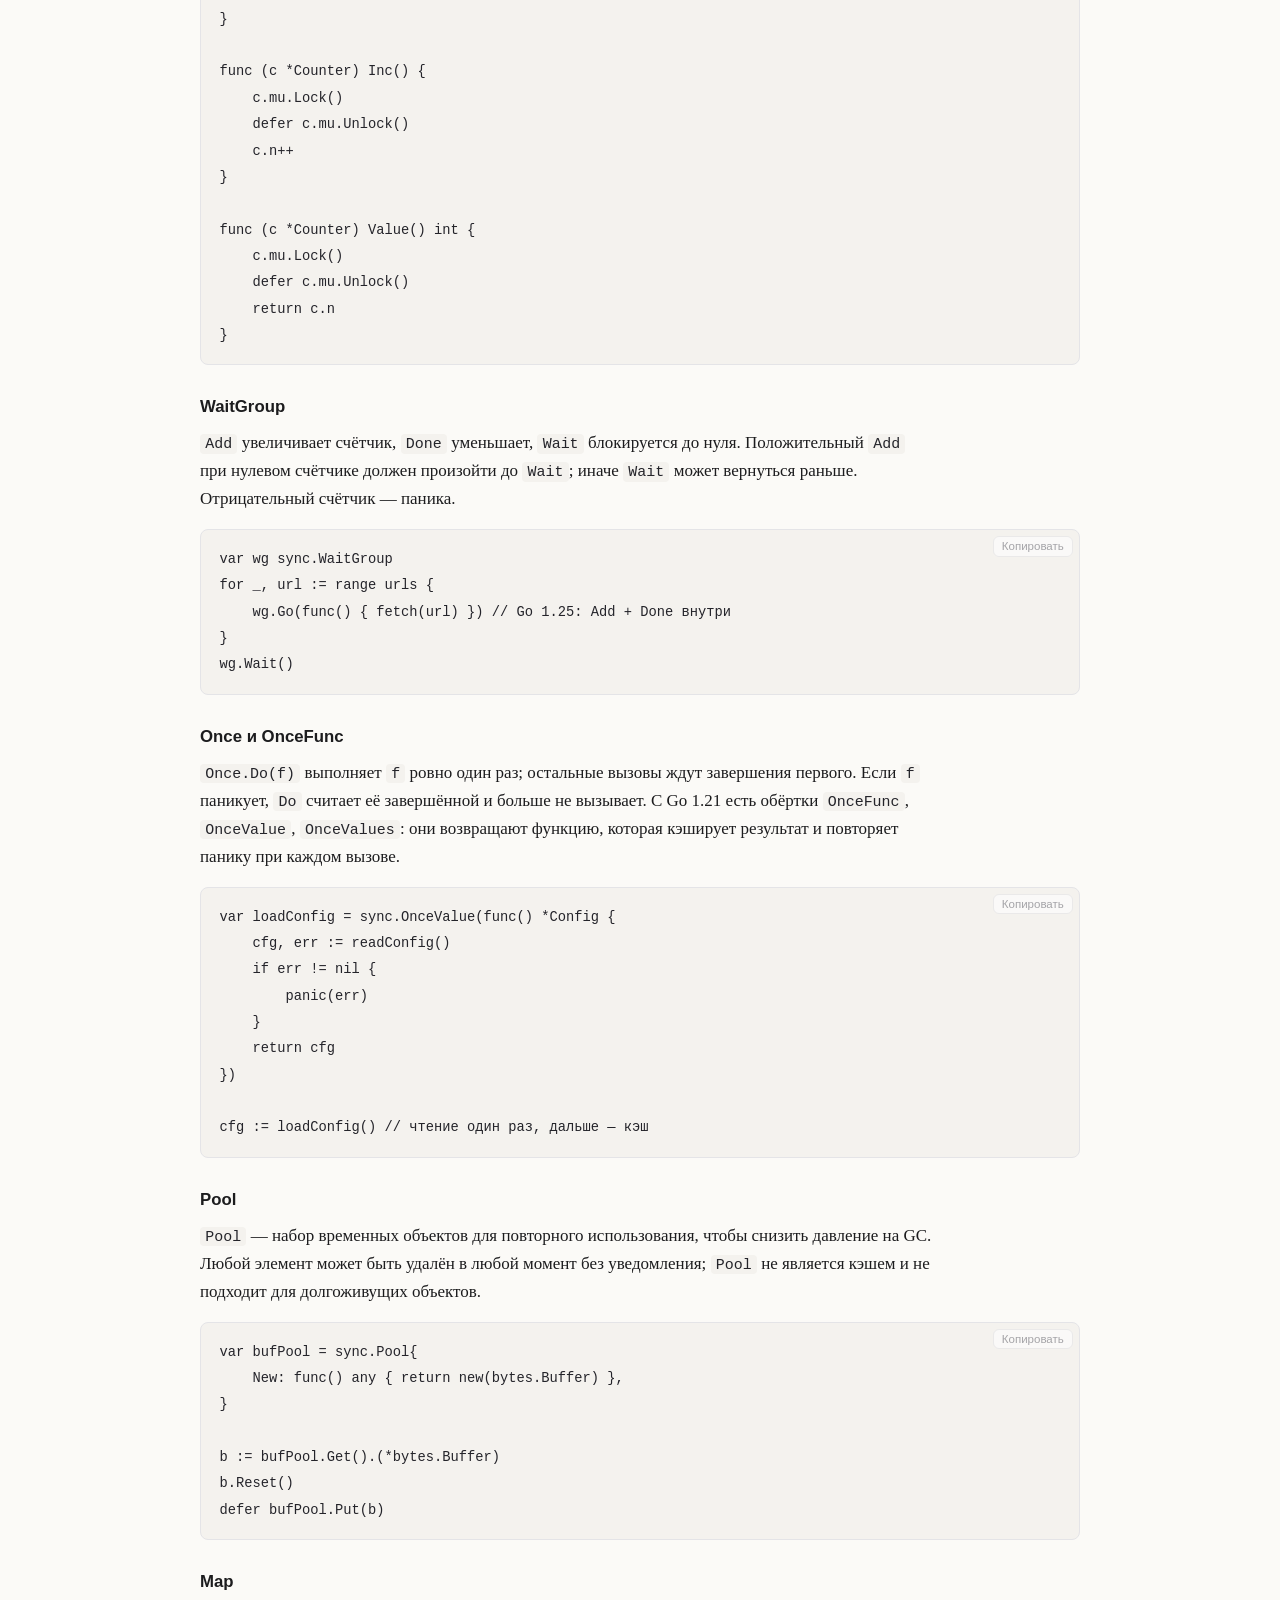
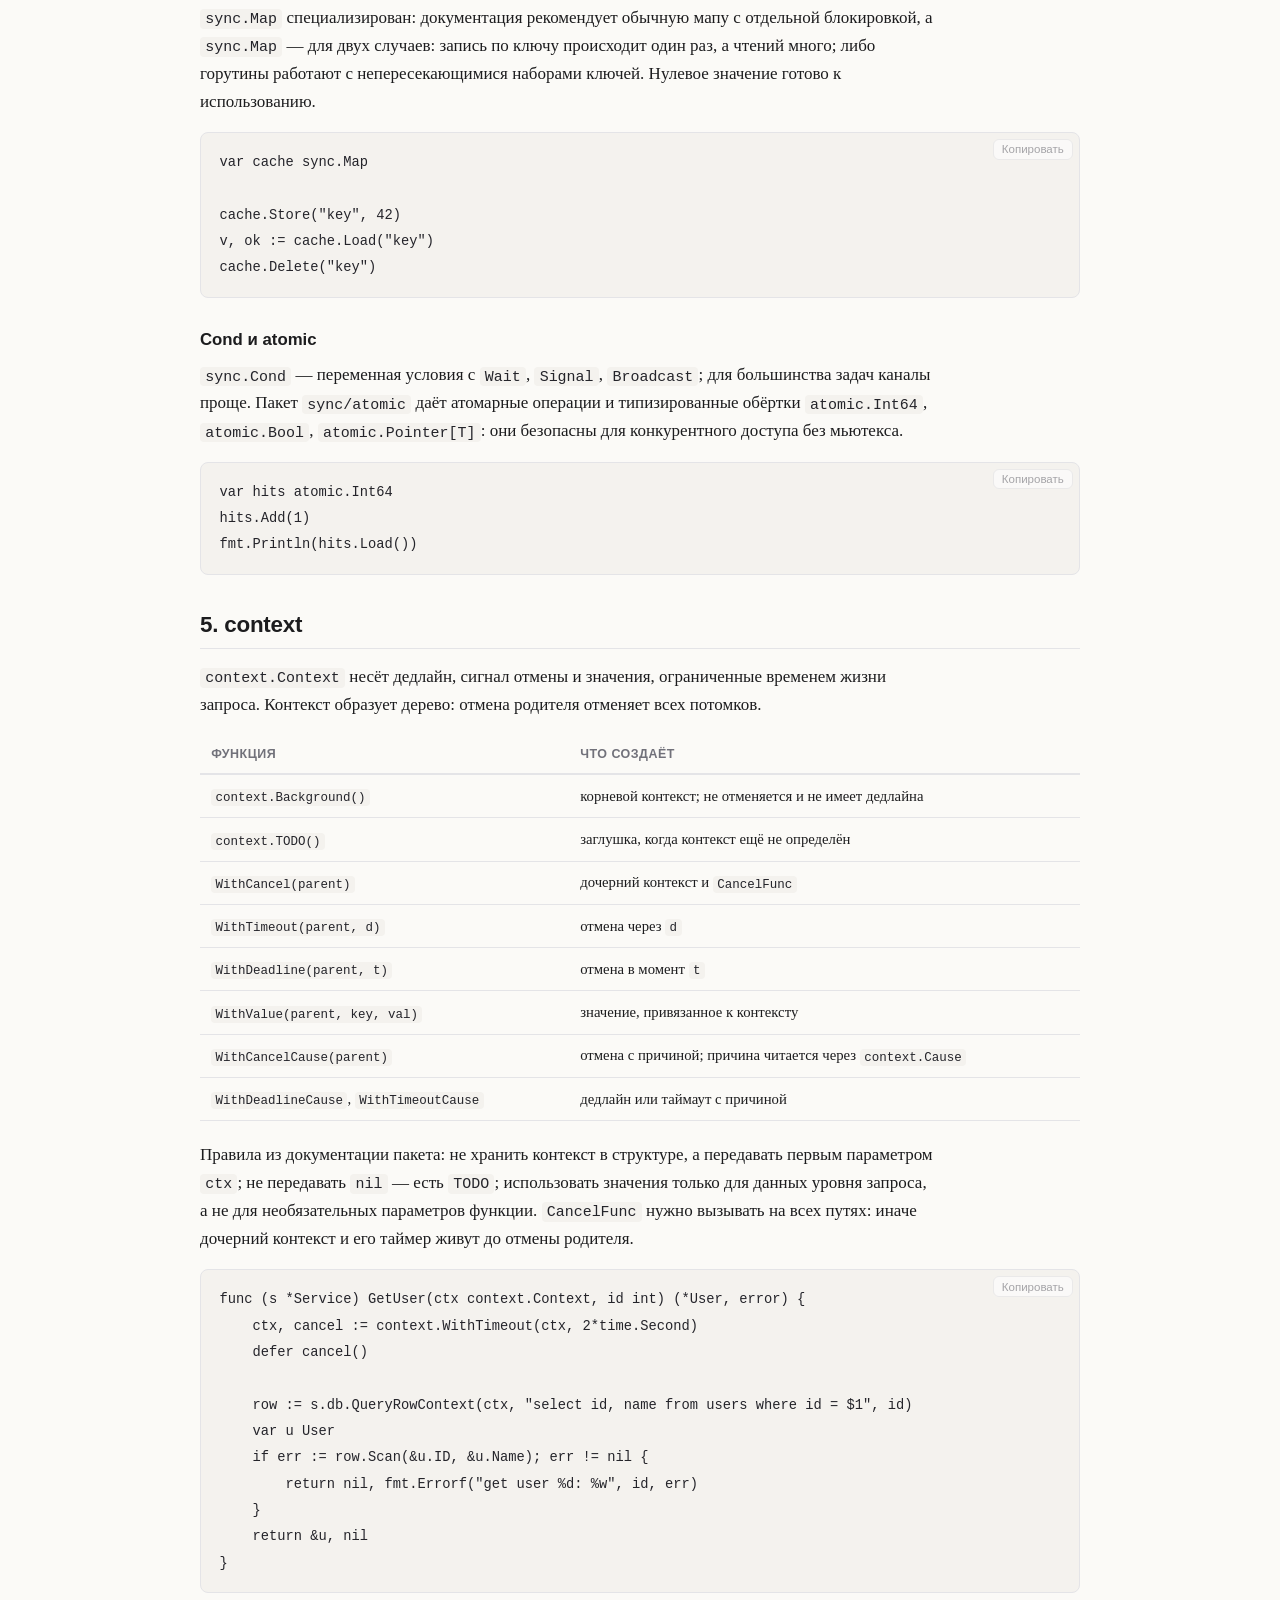
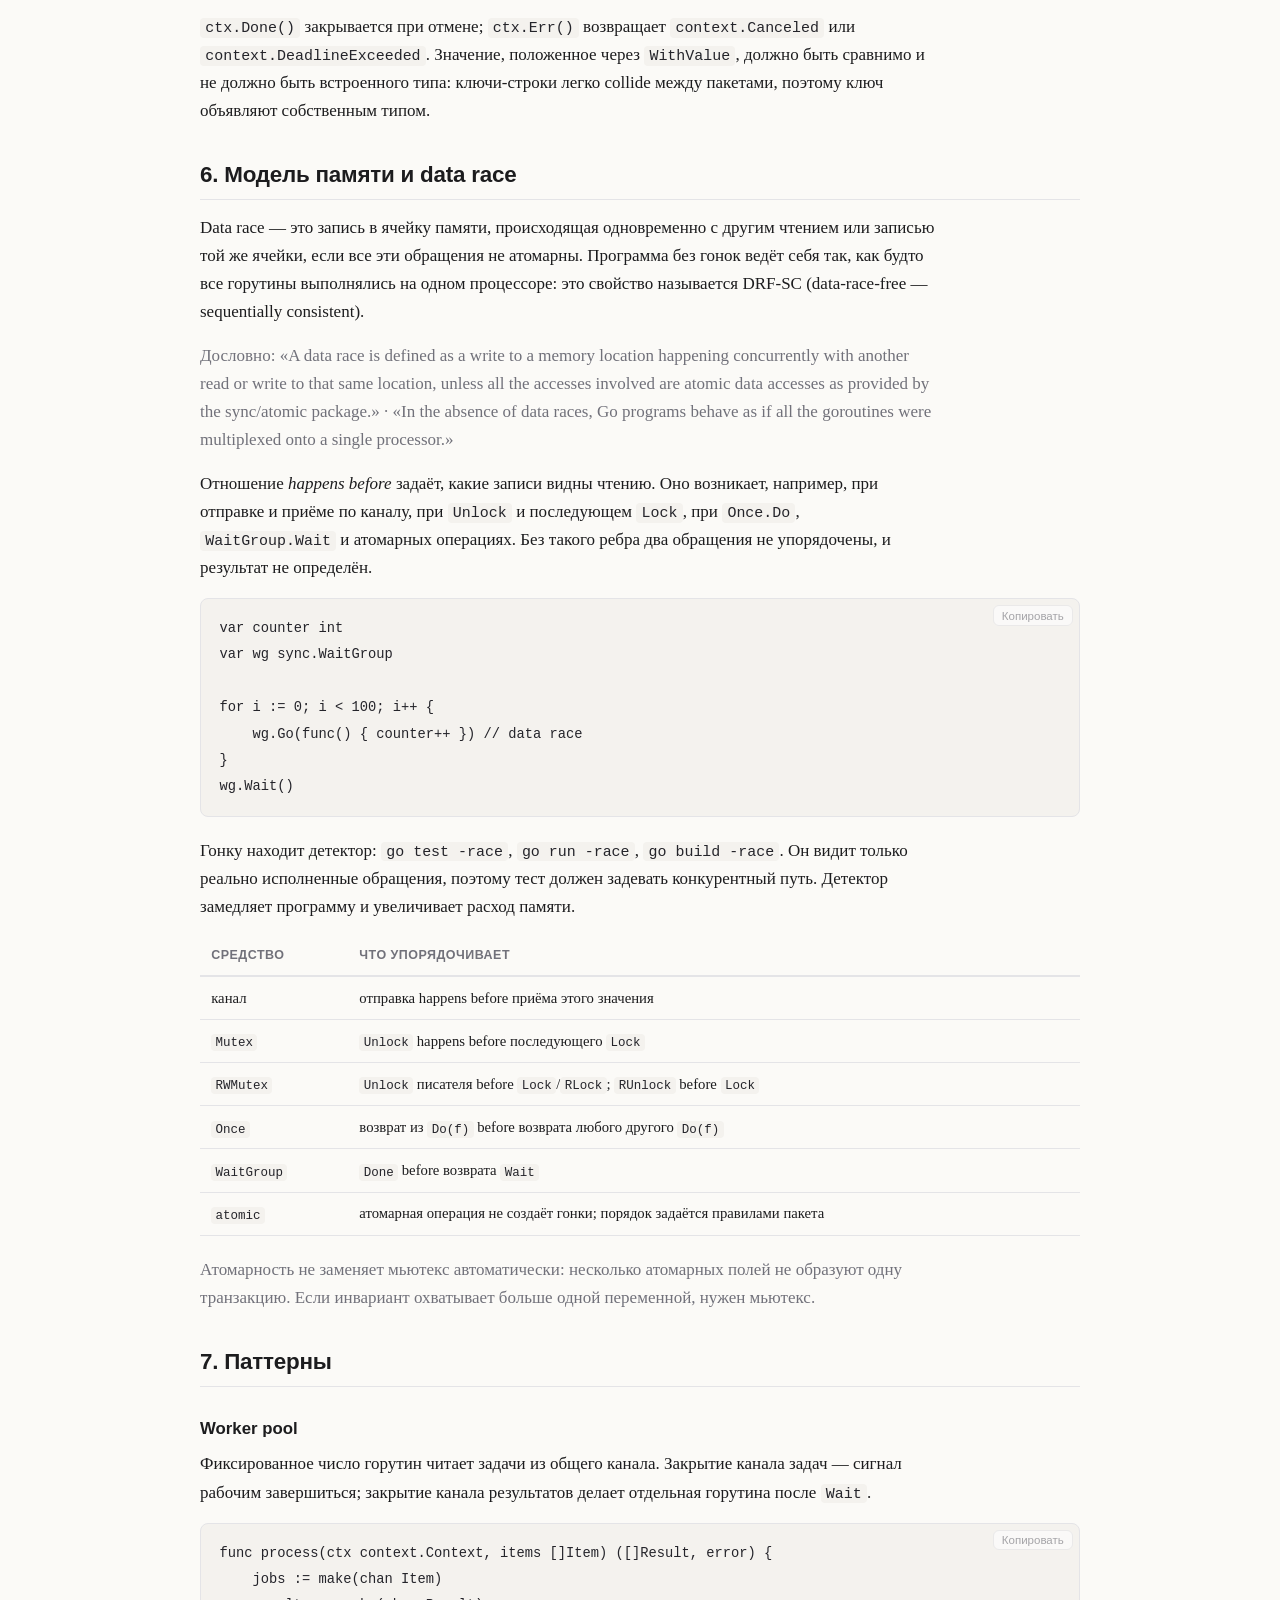
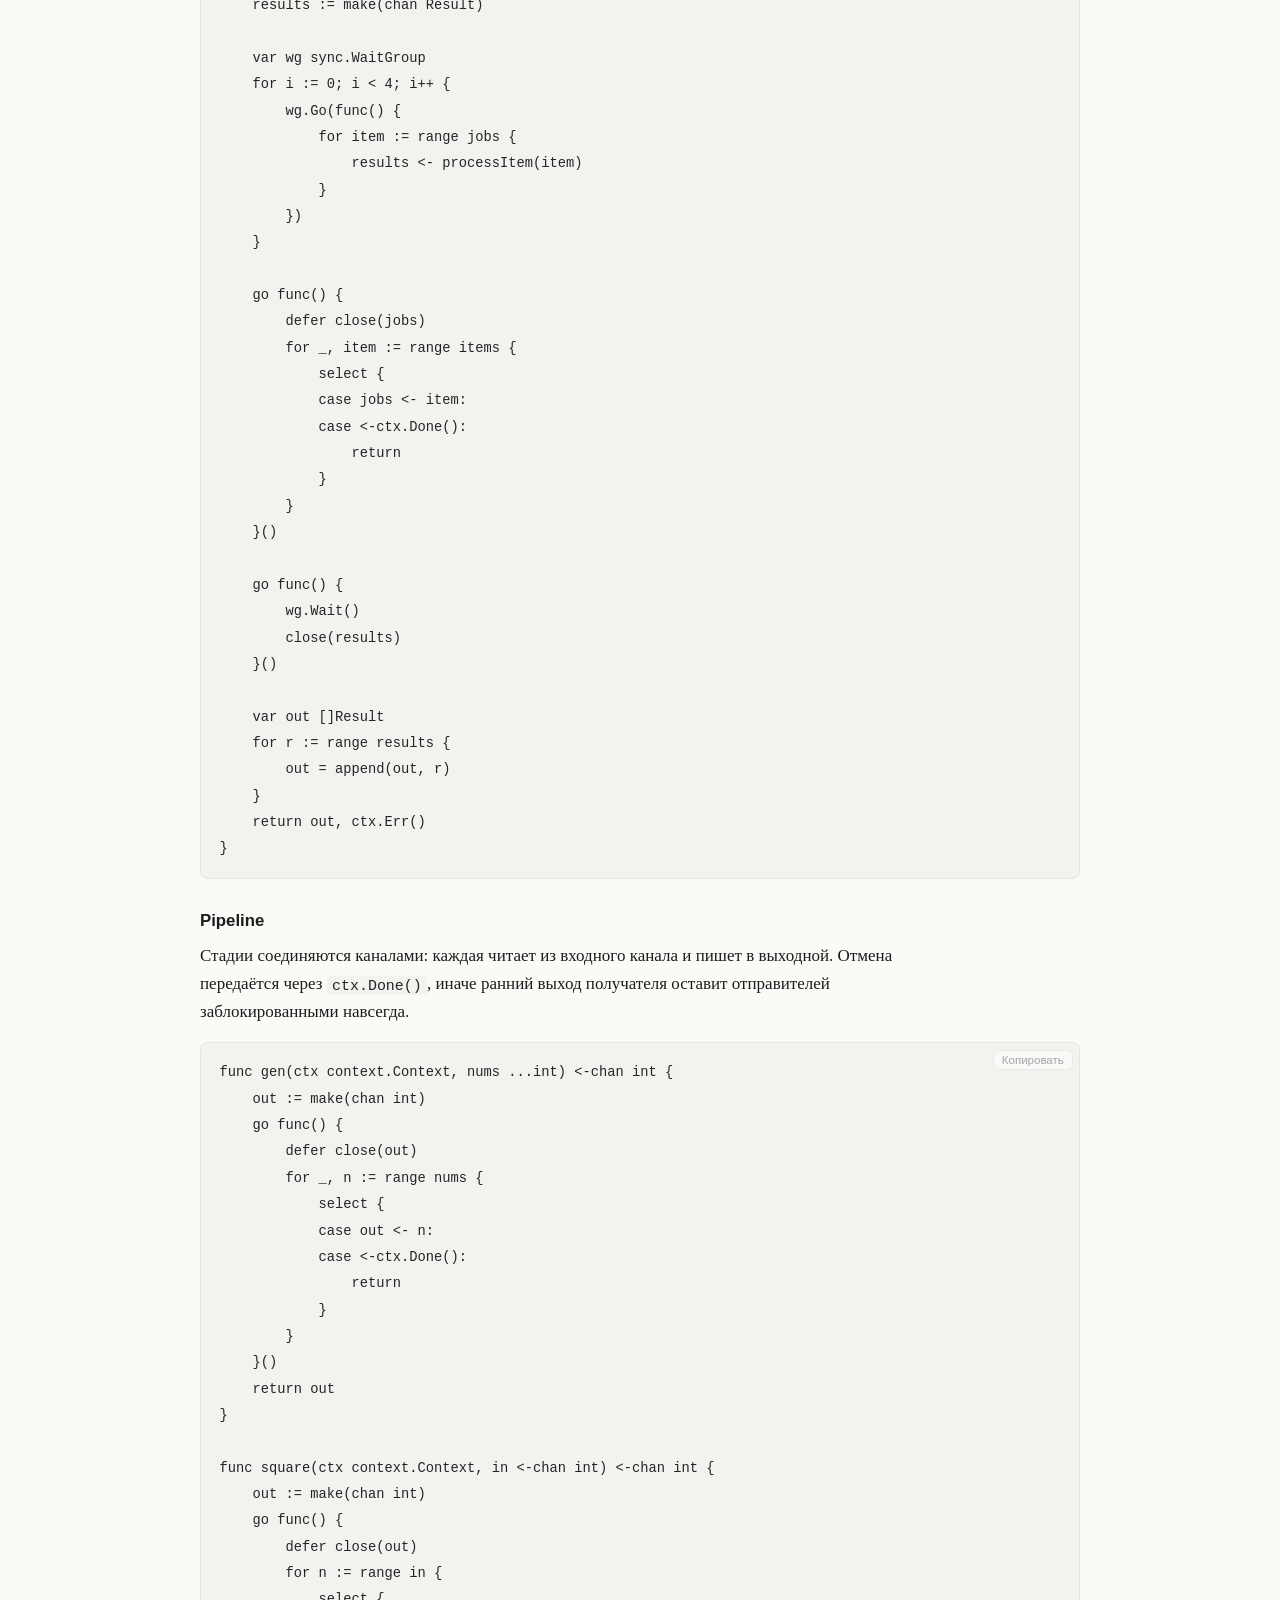
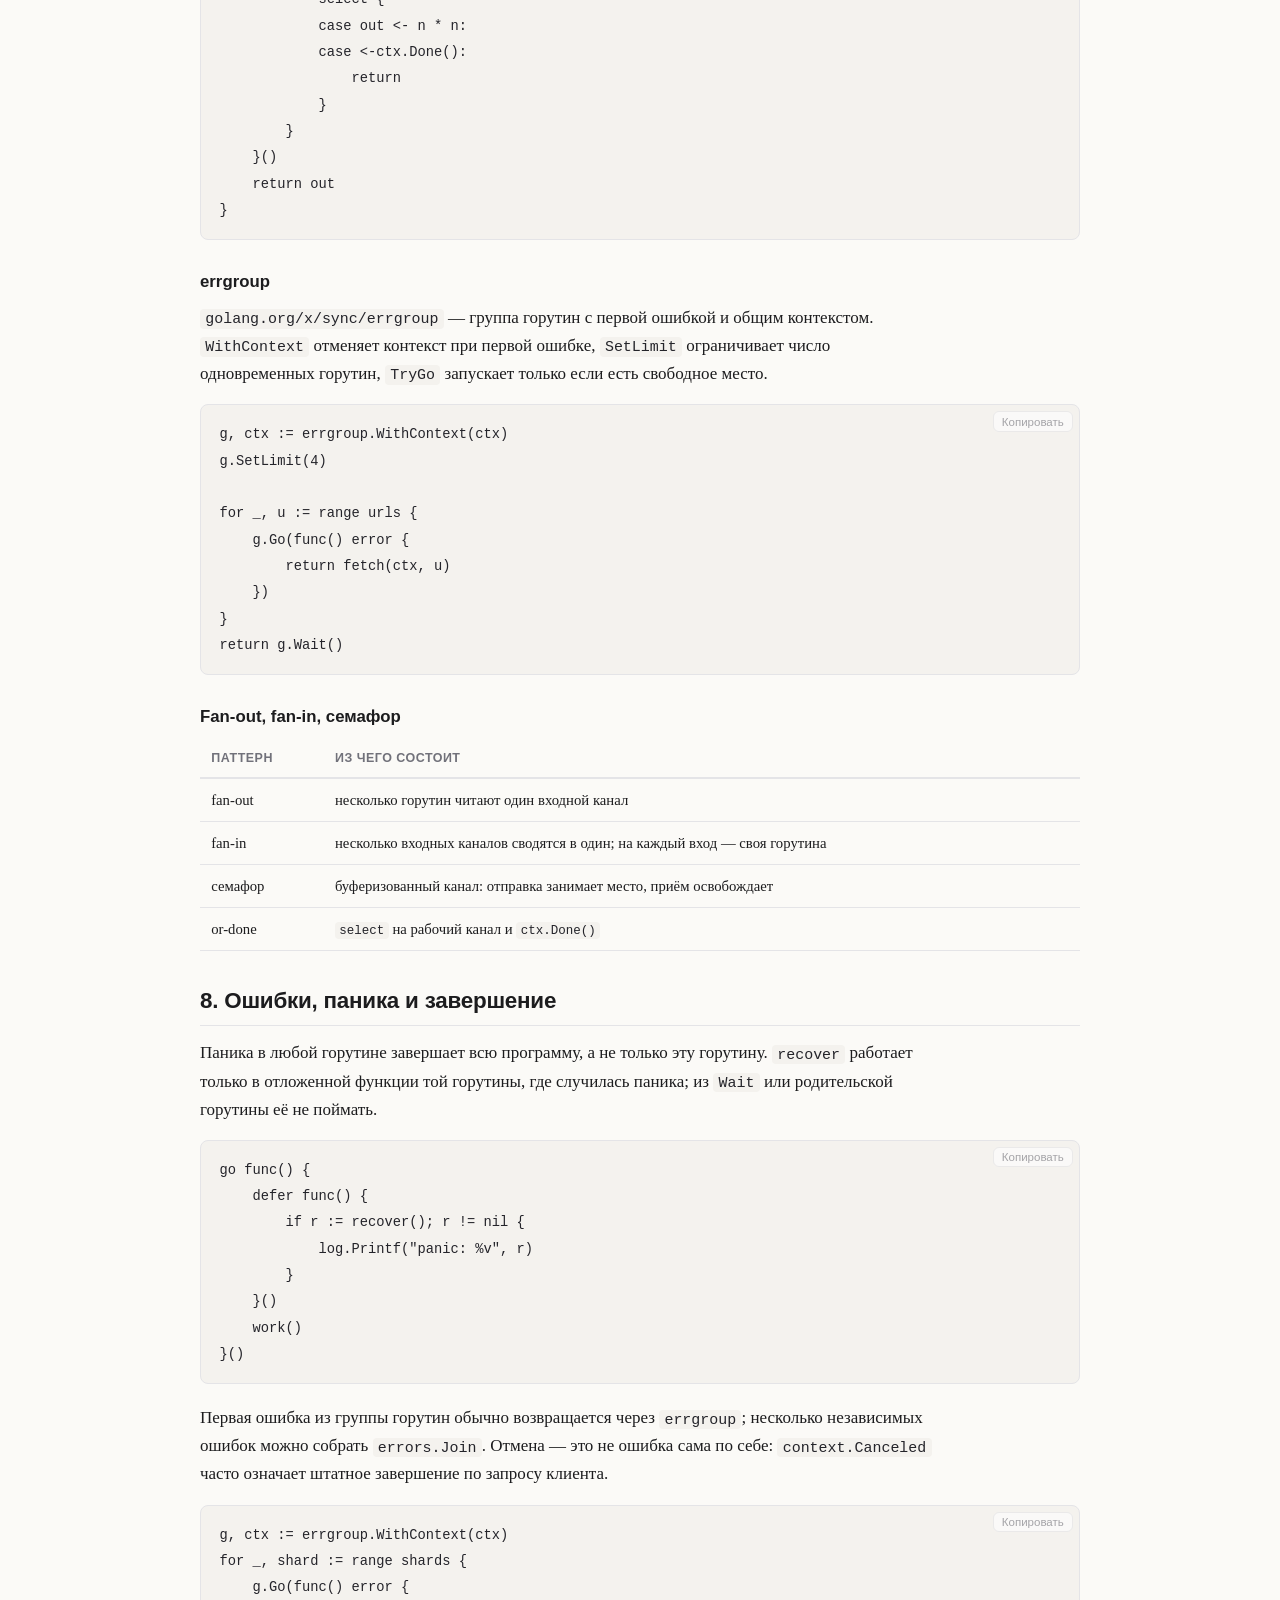
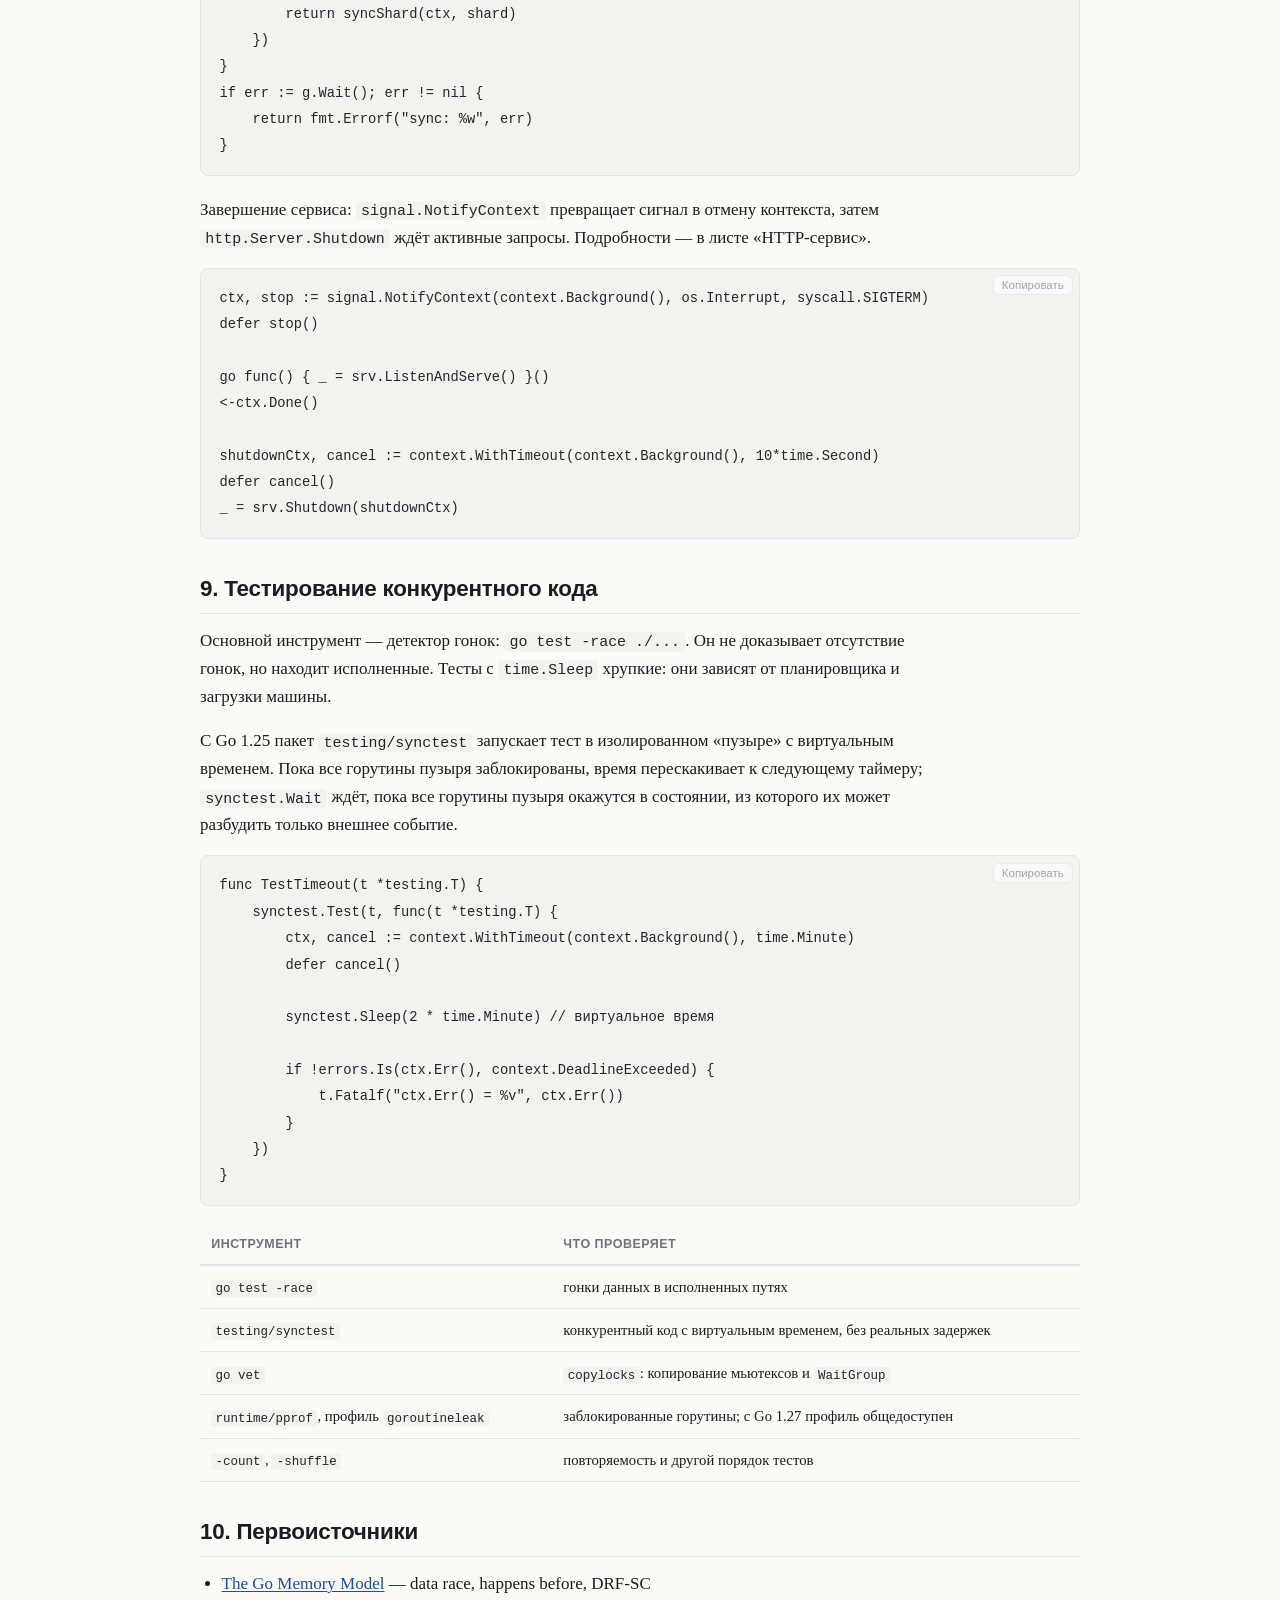
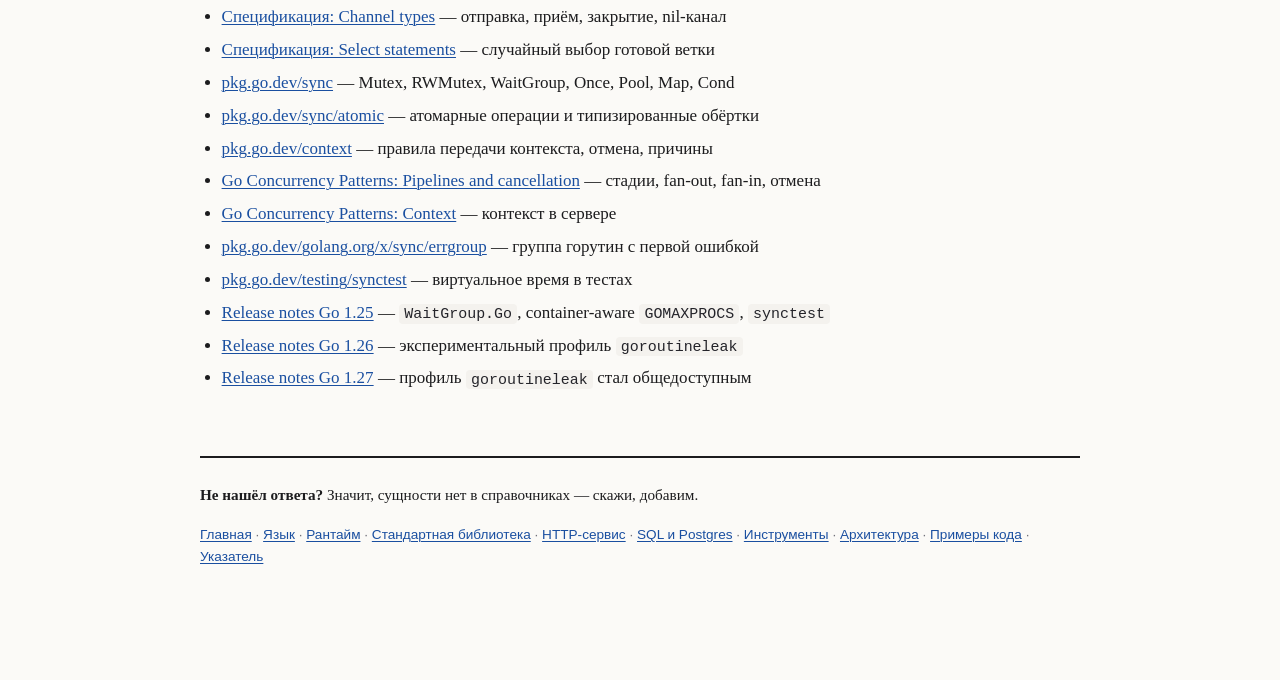
==== commit 551dcf7b: "Рантайм: планировщик, стеки, аллокатор, GC и профилирование Источники — GC guide, Diagnostics, pprof" ====
--- a/concurrency.html
+++ b/concurrency.html
@@ -67,7 +67,7 @@
 
 <div class="callout callout--info">
   <p>Собрано из <a href="https://go.dev/ref/mem">модели памяти Go</a>, документации пакетов <a href="https://pkg.go.dev/sync">sync</a> и <a href="https://pkg.go.dev/context">context</a>, <a href="https://go.dev/blog/pipelines">Go Concurrency Patterns: Pipelines and cancellation</a> и release notes. Версия языка — <strong>Go 1.27</strong>.</p>
-  <p>Что появилось когда: <code>sync.OnceFunc</code>, <code>OnceValue</code>, <code>OnceValues</code> — 1.21; <code>sync.WaitGroup.Go</code> — 1.25; <code>testing/synctest</code> — 1.25; профиль утечек горутин — 1.26, экспериментальный.</p>
+  <p>Что появилось когда: <code>sync.OnceFunc</code>, <code>OnceValue</code>, <code>OnceValues</code> — 1.21; <code>sync.WaitGroup.Go</code> — 1.25; <code>testing/synctest</code> — 1.25; профиль утечек горутин — 1.26 экспериментальный, 1.27 общедоступный.</p>
 </div>
 
 <nav id="toc" aria-label="Разделы страницы">
@@ -532,7 +532,7 @@
         <tr><td><code>go test -race</code></td><td>гонки данных в исполненных путях</td></tr>
         <tr><td><code>testing/synctest</code></td><td>конкурентный код с виртуальным временем, без реальных задержек</td></tr>
         <tr><td><code>go vet</code></td><td><code>copylocks</code>: копирование мьютексов и <code>WaitGroup</code></td></tr>
-        <tr><td><code>runtime/pprof</code>, профиль <code>goroutineleak</code></td><td>заблокированные горутины; профиль экспериментальный, включается <code>GOEXPERIMENT=goroutineleakprofile</code></td></tr>
+        <tr><td><code>runtime/pprof</code>, профиль <code>goroutineleak</code></td><td>заблокированные горутины; с Go 1.27 профиль общедоступен</td></tr>
         <tr><td><code>-count</code>, <code>-shuffle</code></td><td>повторяемость и другой порядок тестов</td></tr>
       </tbody>
     </table>
@@ -554,6 +554,7 @@
     <li><a href="https://pkg.go.dev/testing/synctest">pkg.go.dev/testing/synctest</a> — виртуальное время в тестах</li>
     <li><a href="https://go.dev/doc/go1.25">Release notes Go 1.25</a> — <code>WaitGroup.Go</code>, container-aware <code>GOMAXPROCS</code>, <code>synctest</code></li>
     <li><a href="https://go.dev/doc/go1.26">Release notes Go 1.26</a> — экспериментальный профиль <code>goroutineleak</code></li>
+    <li><a href="https://go.dev/doc/go1.27">Release notes Go 1.27</a> — профиль <code>goroutineleak</code> стал общедоступным</li>
   </ul>
 </section>
 
